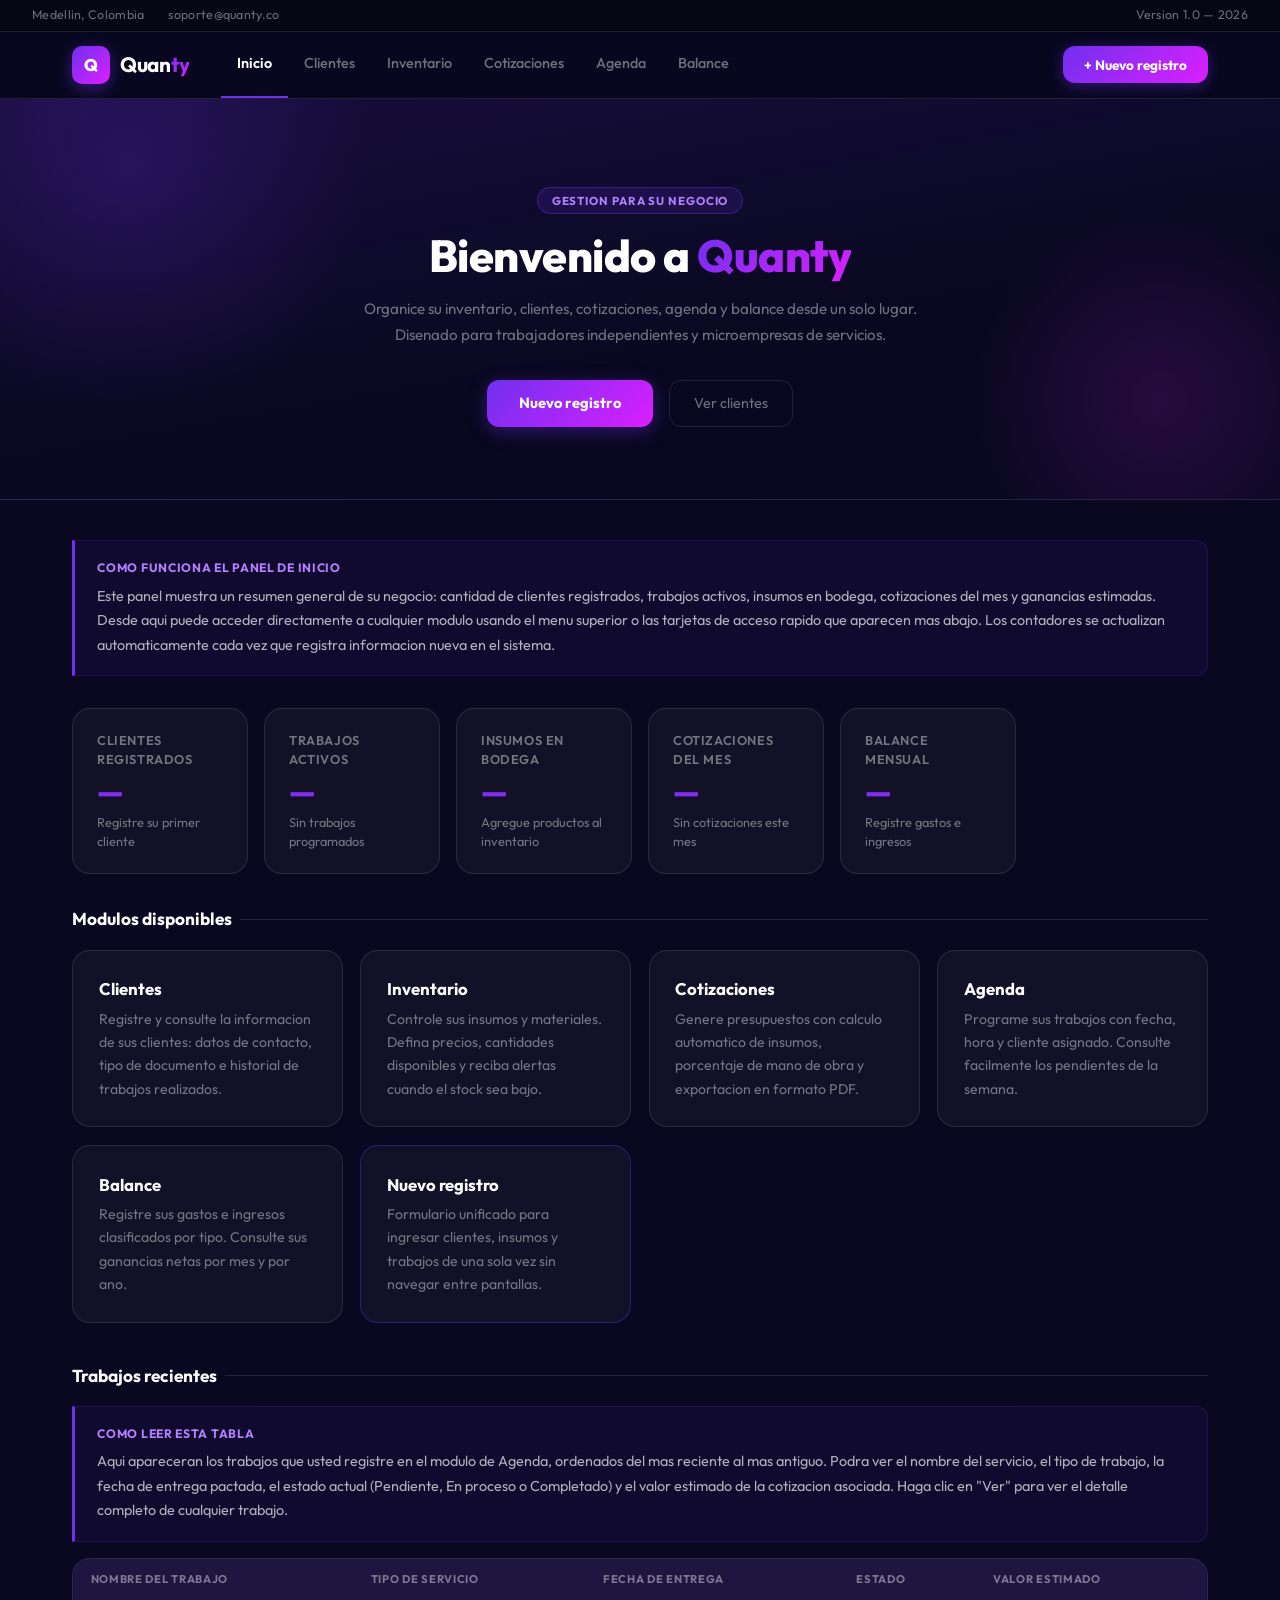
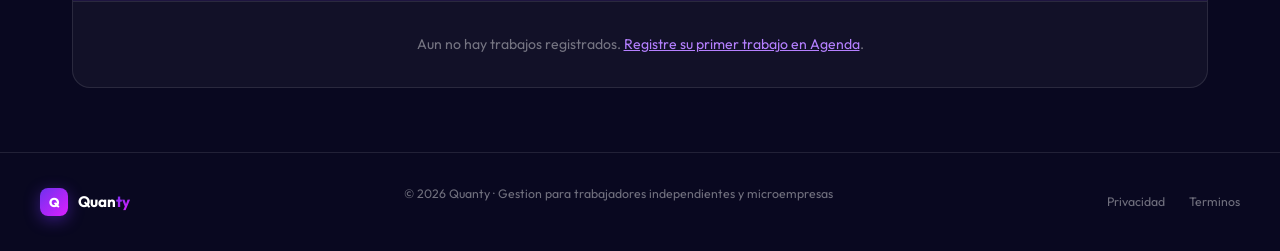
==== index.html @ ba36268d "Diseño inicial del proyecto" ====
<!-- Hecho por: Daniela Montoya, Valentina Pérez e Isabella Aristizabals -->

<!DOCTYPE html>
<html lang="es">
<head>
  <meta charset="UTF-8"/>
  <meta name="viewport" content="width=device-width,initial-scale=1.0"/>
  <title>Quanty – Inicio</title>
  <link href="https://cdn.jsdelivr.net/npm/bootstrap@5.3.3/dist/css/bootstrap.min.css" rel="stylesheet"/>
  <link href="https://fonts.googleapis.com/css2?family=Outfit:wght@300;400;500;600;700;800&display=swap" rel="stylesheet"/>
  <link rel="stylesheet" href="css/styles.css"/>
</head>
<body>

  <!-- TOP BAR -->
  <div class="topbar">
    <div class="topbar__left">
      <span>Medellin, Colombia</span>
      <span>soporte@quanty.co</span>
    </div>
    <div class="topbar__right">
      <span style="color:var(--muted);">Version 1.0 — 2026</span>
    </div>
  </div>

  <!-- HEADER -->
  <header class="q-header">
    <div class="q-header__inner">
      <a href="index.html" class="brand">
        <div class="brand__icon">Q</div>
        <span class="brand__name">Quan<span>ty</span></span>
      </a>
      <nav class="q-nav">
        <a href="index.html"        class="q-nav__link active">Inicio</a>
        <a href="clientes.html"     class="q-nav__link">Clientes</a>
        <a href="inventario.html"   class="q-nav__link">Inventario</a>
        <a href="cotizaciones.html" class="q-nav__link">Cotizaciones</a>
        <a href="agenda.html"       class="q-nav__link">Agenda</a>
        <a href="balance.html"      class="q-nav__link">Balance</a>
      </nav>
      <a href="formulario.html" class="btn-nav-cta">+ Nuevo registro</a>
      <div class="hamburger" id="hamburger">
        <span></span><span></span><span></span>
      </div>
    </div>
    <nav class="mobile-nav" id="mobileNav">
      <a href="index.html" class="active">Inicio</a>
      <a href="clientes.html">Clientes</a>
      <a href="inventario.html">Inventario</a>
      <a href="cotizaciones.html">Cotizaciones</a>
      <a href="agenda.html">Agenda</a>
      <a href="balance.html">Balance</a>
      <a href="formulario.html">Nuevo registro</a>
    </nav>
  </header>

  <!-- HERO -->
  <section class="page-hero" style="padding:5.5rem 2rem 4.5rem;">
    <div class="page-hero__blob page-hero__blob--l"></div>
    <div class="page-hero__blob page-hero__blob--r"></div>
    <div class="page-hero__inner" style="text-align:center;">
      <span class="page-hero__tag">Gestion para su negocio</span>
      <h1 class="page-hero__title" style="max-width:700px;margin:0 auto .9rem;">
        Bienvenido a <span class="grad-text">Quanty</span>
      </h1>
      <p class="page-hero__sub" style="max-width:600px;margin:0 auto 2rem;">
        Organice su inventario, clientes, cotizaciones, agenda y balance desde un solo lugar.
        Disenado para trabajadores independientes y microempresas de servicios.
      </p>
      <div style="display:flex;gap:1rem;justify-content:center;flex-wrap:wrap;">
        <a href="formulario.html" class="btn-primary">Nuevo registro</a>
        <a href="clientes.html"   class="btn-secondary">Ver clientes</a>
      </div>
    </div>
  </section>

  <!-- MAIN -->
  <main class="page-main">

    <!-- Explicacion -->
    <div class="section-info" style="margin-bottom:2rem;">
      <div class="section-info__title">Como funciona el panel de inicio</div>
      <div class="section-info__text">
        Este panel muestra un resumen general de su negocio: cantidad de clientes registrados, trabajos activos,
        insumos en bodega, cotizaciones del mes y ganancias estimadas. Desde aqui puede acceder directamente
        a cualquier modulo usando el menu superior o las tarjetas de acceso rapido que aparecen mas abajo.
        Los contadores se actualizan automaticamente cada vez que registra informacion nueva en el sistema.
      </div>
    </div>

    <!-- Stats -->
    <div class="stats-grid">
      <div class="stat-card">
        <span class="stat-card__label">Clientes registrados</span>
        <span class="stat-card__value grad-text">—</span>
        <span class="stat-card__sub">Registre su primer cliente</span>
      </div>
      <div class="stat-card">
        <span class="stat-card__label">Trabajos activos</span>
        <span class="stat-card__value grad-text">—</span>
        <span class="stat-card__sub">Sin trabajos programados</span>
      </div>
      <div class="stat-card">
        <span class="stat-card__label">Insumos en bodega</span>
        <span class="stat-card__value grad-text">—</span>
        <span class="stat-card__sub">Agregue productos al inventario</span>
      </div>
      <div class="stat-card">
        <span class="stat-card__label">Cotizaciones del mes</span>
        <span class="stat-card__value grad-text">—</span>
        <span class="stat-card__sub">Sin cotizaciones este mes</span>
      </div>
      <div class="stat-card">
        <span class="stat-card__label">Balance mensual</span>
        <span class="stat-card__value grad-text">—</span>
        <span class="stat-card__sub">Registre gastos e ingresos</span>
      </div>
    </div>

    <!-- Acceso rapido -->
    <p class="sec-title">Modulos disponibles</p>
    <div class="cards-grid" style="margin-bottom:2.5rem;">
      <a href="clientes.html" class="card" style="text-decoration:none;color:inherit;">
        <div class="card__title">Clientes</div>
        <div class="card__desc">Registre y consulte la informacion de sus clientes: datos de contacto, tipo de documento e historial de trabajos realizados.</div>
      </a>
      <a href="inventario.html" class="card" style="text-decoration:none;color:inherit;">
        <div class="card__title">Inventario</div>
        <div class="card__desc">Controle sus insumos y materiales. Defina precios, cantidades disponibles y reciba alertas cuando el stock sea bajo.</div>
      </a>
      <a href="cotizaciones.html" class="card" style="text-decoration:none;color:inherit;">
        <div class="card__title">Cotizaciones</div>
        <div class="card__desc">Genere presupuestos con calculo automatico de insumos, porcentaje de mano de obra y exportacion en formato PDF.</div>
      </a>
      <a href="agenda.html" class="card" style="text-decoration:none;color:inherit;">
        <div class="card__title">Agenda</div>
        <div class="card__desc">Programe sus trabajos con fecha, hora y cliente asignado. Consulte facilmente los pendientes de la semana.</div>
      </a>
      <a href="balance.html" class="card" style="text-decoration:none;color:inherit;">
        <div class="card__title">Balance</div>
        <div class="card__desc">Registre sus gastos e ingresos clasificados por tipo. Consulte sus ganancias netas por mes y por ano.</div>
      </a>
      <a href="formulario.html" class="card" style="text-decoration:none;color:inherit;border-color:rgba(112,48,239,.35);">
        <div class="card__title">Nuevo registro</div>
        <div class="card__desc">Formulario unificado para ingresar clientes, insumos y trabajos de una sola vez sin navegar entre pantallas.</div>
      </a>
    </div>

    <!-- Tabla trabajos recientes -->
    <p class="sec-title">Trabajos recientes</p>
    <div class="section-info" style="margin-bottom:1rem;">
      <div class="section-info__title">Como leer esta tabla</div>
      <div class="section-info__text">
        Aqui apareceran los trabajos que usted registre en el modulo de Agenda, ordenados del mas reciente al
        mas antiguo. Podra ver el nombre del servicio, el tipo de trabajo, la fecha de entrega pactada,
        el estado actual (Pendiente, En proceso o Completado) y el valor estimado de la cotizacion asociada.
        Haga clic en "Ver" para ver el detalle completo de cualquier trabajo.
      </div>
    </div>
    <div class="q-table-wrap">
      <table class="q-table">
        <thead>
          <tr>
            <th>Nombre del trabajo</th>
            <th>Tipo de servicio</th>
            <th>Fecha de entrega</th>
            <th>Estado</th>
            <th>Valor estimado</th>
          </tr>
        </thead>
        <tbody>
          <tr class="empty-row">
            <td colspan="5">
              Aun no hay trabajos registrados. <a href="agenda.html" style="color:#b580ff;">Registre su primer trabajo en Agenda</a>.
            </td>
          </tr>
        </tbody>
      </table>
    </div>

  </main>

  <!-- FOOTER -->
  <footer class="q-footer">
    <div class="q-footer__inner">
      <div style="display:flex;align-items:center;gap:10px;">
        <div class="brand__icon" style="width:28px;height:28px;font-size:.8rem;border-radius:8px;">Q</div>
        <span style="font-size:.95rem;font-weight:700;">Quan<span class="grad-text">ty</span></span>
      </div>
      <p class="q-footer__copy">© 2026 Quanty · Gestion para trabajadores independientes y microempresas</p>
      <div class="q-footer__links">
        <a href="#">Privacidad</a>
        <a href="#">Terminos</a>
      </div>
    </div>
  </footer>

  <script>
    document.getElementById('hamburger').addEventListener('click',()=>{
      document.getElementById('mobileNav').classList.toggle('open');
    });
  </script>
</body>
</html>
---- css/styles.css ----
/* ════════════════════════════════════════
   QUANTY · styles.css  — Paleta oficial
   #7030EF · #DB1FFF · #090820 · #FFFFFF
   ════════════════════════════════════════ */

:root {
  --violet:   #7030EF;
  --magenta:  #DB1FFF;
  --dark:     #090820;
  --darker:   #060614;
  --card:     rgba(255,255,255,0.04);
  --border:   rgba(255,255,255,0.10);
  --input-bg: rgba(255,255,255,0.06);
  --muted:    rgba(255,255,255,0.42);
  --text:     #FFFFFF;
  --grad:     linear-gradient(135deg,#7030EF 0%,#DB1FFF 100%);
  --r:        12px;
  --r-card:   18px;
}

*,*::before,*::after{box-sizing:border-box;margin:0;padding:0;}

body{
  font-family:'Outfit',sans-serif;
  background:var(--dark);
  color:var(--text);
  min-height:100vh;
  overflow-x:hidden;
}

/* ── Utility ── */
.grad-text{
  background:var(--grad);
  -webkit-background-clip:text;
  -webkit-text-fill-color:transparent;
  background-clip:text;
}
.grad-bg{ background:var(--grad); }

/* ════════════════════════════════════
   TOP BAR
   ════════════════════════════════════ */
.topbar{
  background:var(--darker);
  border-bottom:1px solid var(--border);
  padding:0.38rem 2rem;
  display:flex;
  align-items:center;
  justify-content:space-between;
  font-size:0.78rem;
  color:var(--muted);
  letter-spacing:0.3px;
}
.topbar__left{ display:flex; gap:1.5rem; align-items:center; }
.topbar__right{ display:flex; gap:1rem; }
.topbar a{ color:var(--muted); text-decoration:none; transition:color .2s; }
.topbar a:hover{ color:#c090ff; }

/* ════════════════════════════════════
   HEADER / NAV PRINCIPAL
   ════════════════════════════════════ */
.q-header{
  position:sticky;
  top:0;
  z-index:200;
  background:rgba(9,8,32,0.93);
  backdrop-filter:blur(20px);
  -webkit-backdrop-filter:blur(20px);
  border-bottom:1px solid var(--border);
}

.q-header__inner{
  max-width:1200px;
  margin:0 auto;
  padding:0 2rem;
  display:flex;
  align-items:center;
  gap:2rem;
  height:66px;
}

/* Brand */
.brand{
  display:flex; align-items:center; gap:10px;
  text-decoration:none; flex-shrink:0;
}
.brand__icon{
  width:38px;height:38px; border-radius:10px;
  background:var(--grad);
  display:flex;align-items:center;justify-content:center;
  font-size:1.05rem;font-weight:800;color:#fff;
  box-shadow:0 4px 16px rgba(112,48,239,.45);
}
.brand__name{
  font-size:1.3rem;font-weight:700;
  color:var(--text);letter-spacing:-.3px;
}
.brand__name span{
  background:var(--grad);
  -webkit-background-clip:text;
  -webkit-text-fill-color:transparent;
  background-clip:text;
}

/* Nav links */
.q-nav{
  display:flex; align-items:center;
  gap:0; flex:1; height:100%;
}
.q-nav__link{
  display:flex; align-items:center; gap:6px;
  padding:0 1rem; height:100%;
  color:var(--muted); text-decoration:none;
  font-size:0.88rem; font-weight:500;
  border-bottom:2px solid transparent;
  transition:color .2s, border-color .2s;
  white-space:nowrap;
}
.q-nav__link:hover{ color:var(--text); border-bottom-color:rgba(112,48,239,.5); }
.q-nav__link.active{ color:var(--text); border-bottom-color:var(--violet); font-weight:600; }

/* CTA button */
.btn-nav-cta{
  margin-left:auto;
  background:var(--grad); color:#fff;
  border:none; border-radius:var(--r);
  padding:0.52rem 1.3rem;
  font-family:'Outfit',sans-serif; font-size:0.85rem; font-weight:700;
  cursor:pointer; text-decoration:none;
  transition:transform .15s, box-shadow .2s;
  box-shadow:0 3px 14px rgba(112,48,239,.4);
  white-space:nowrap;
}
.btn-nav-cta:hover{ color:#fff; transform:translateY(-1px); box-shadow:0 6px 20px rgba(112,48,239,.55); }

/* Hamburger */
.hamburger{
  display:none; flex-direction:column;
  gap:5px; cursor:pointer; margin-left:auto; padding:4px;
}
.hamburger span{ display:block;width:24px;height:2px;background:var(--muted);border-radius:2px;transition:all .3s; }

/* Mobile drawer */
.mobile-nav{
  display:none; flex-direction:column;
  background:rgba(9,8,32,.97);
  border-top:1px solid var(--border);
  padding:1.2rem 1.5rem 1.5rem; gap:2px;
}
.mobile-nav.open{ display:flex; }
.mobile-nav a{
  color:var(--muted); text-decoration:none;
  font-size:0.95rem; font-weight:500;
  padding:0.7rem 0.75rem;
  border-bottom:1px solid rgba(255,255,255,.05);
  border-radius:8px;
  transition:color .2s, background .2s;
}
.mobile-nav a:hover,.mobile-nav a.active{
  color:var(--text);
  background:rgba(112,48,239,.12);
}

/* ════════════════════════════════════
   PAGE HERO
   ════════════════════════════════════ */
.page-hero{
  position:relative; padding:4rem 2rem 3.5rem;
  overflow:hidden;
  background:linear-gradient(170deg,rgba(112,48,239,.14) 0%,transparent 60%);
  border-bottom:1px solid var(--border);
}
.page-hero__blob{
  position:absolute; border-radius:50%;
  pointer-events:none;
  animation:blobDrift 14s ease-in-out infinite alternate;
}
.page-hero__blob--l{
  width:500px;height:500px;
  background:radial-gradient(circle,rgba(112,48,239,.2) 0%,transparent 68%);
  top:-180px;left:-120px;
}
.page-hero__blob--r{
  width:400px;height:400px;
  background:radial-gradient(circle,rgba(219,31,255,.14) 0%,transparent 68%);
  bottom:-100px;right:-80px;
  animation-direction:alternate-reverse; animation-duration:11s;
}
@keyframes blobDrift{
  from{transform:translate(0,0) scale(1);}
  to{transform:translate(28px,18px) scale(1.08);}
}
.page-hero__inner{
  max-width:1200px; margin:0 auto;
  position:relative;z-index:1;
}
.page-hero__tag{
  display:inline-block; font-size:.72rem;font-weight:700;
  text-transform:uppercase;letter-spacing:.9px; color:#b580ff;
  background:rgba(112,48,239,.15); border:1px solid rgba(112,48,239,.35);
  border-radius:20px;padding:4px 14px; margin-bottom:1rem;
}
.page-hero__title{
  font-size:clamp(1.8rem,4vw,2.8rem); font-weight:800;
  letter-spacing:-.5px; line-height:1.15; margin-bottom:.75rem;
}
.page-hero__sub{ font-size:.95rem;color:var(--muted);max-width:560px;line-height:1.7; }

/* ════════════════════════════════════
   MAIN WRAPPER
   ════════════════════════════════════ */
.page-main{
  max-width:1200px; margin:0 auto;
  padding:2.5rem 2rem 4rem;
}

/* ════════════════════════════════════
   CARDS
   ════════════════════════════════════ */
.card{
  background:var(--card); border:1px solid var(--border);
  border-radius:var(--r-card); padding:1.6rem;
  transition:border-color .25s, transform .2s;
}
.card:hover{ border-color:rgba(112,48,239,.35); transform:translateY(-2px); }
.card__icon{ font-size:1.6rem;margin-bottom:.75rem;display:block; }
.card__title{ font-size:1rem;font-weight:700;margin-bottom:.4rem; }
.card__desc{ font-size:.85rem;color:var(--muted);line-height:1.65; }

.cards-grid{
  display:grid;
  grid-template-columns:repeat(auto-fill,minmax(220px,1fr));
  gap:1.1rem;
}

/* ════════════════════════════════════
   STAT CARDS
   ════════════════════════════════════ */
.stat-card{
  background:var(--card); border:1px solid var(--border);
  border-radius:var(--r-card); padding:1.4rem 1.5rem;
  display:flex;flex-direction:column;gap:.4rem;
}
.stat-card__label{ font-size:.76rem;font-weight:600;text-transform:uppercase;letter-spacing:.6px;color:var(--muted); }
.stat-card__value{ font-size:1.9rem;font-weight:800;letter-spacing:-.5px;line-height:1; }
.stat-card__sub{ font-size:.76rem;color:var(--muted); }
.stats-grid{
  display:grid;
  grid-template-columns:repeat(auto-fill,minmax(170px,1fr));
  gap:1rem; margin-bottom:2rem;
}

/* ════════════════════════════════════
   SECTION HEADING
   ════════════════════════════════════ */
.sec-title{
  font-size:1.08rem;font-weight:700;
  margin-bottom:1.1rem;
  display:flex;align-items:center;gap:8px;
}
.sec-title::after{ content:'';flex:1;height:1px;background:var(--border); }

/* ════════════════════════════════════
   FORM ELEMENTS  (sin alteraciones)
   ════════════════════════════════════ */
.form-section{
  background:var(--card); border:1px solid var(--border);
  border-radius:var(--r-card); padding:1.75rem;
  margin-bottom:1.25rem;
}
.form-section-heading{
  display:flex;align-items:center;gap:10px;
  margin-bottom:1.35rem; padding-bottom:.85rem;
  border-bottom:1px solid var(--border);
}
.fs-icon{
  width:30px;height:30px;border-radius:8px;
  background:rgba(112,48,239,.18);
  display:flex;align-items:center;justify-content:center;
  font-size:.9rem;flex-shrink:0;
}
.form-section-heading h3{ font-size:.85rem;font-weight:700;text-transform:uppercase;letter-spacing:.7px;margin:0; }
.form-section-heading .f-count{
  margin-left:auto;font-size:.68rem;font-weight:600;
  color:var(--muted);background:rgba(255,255,255,.06);
  border:1px solid var(--border);border-radius:20px;padding:2px 9px;
}
.form-grid{ display:grid;grid-template-columns:1fr 1fr;gap:1rem 1.25rem; }
.form-grid .span-2{ grid-column:span 2; }
.form-label{ display:block;font-size:.76rem;font-weight:600;text-transform:uppercase;letter-spacing:.65px;color:var(--muted);margin-bottom:6px; }
.form-control,
.form-select,
textarea.form-control{
  width:100%;background:var(--input-bg);
  border:1px solid var(--border);
  border-radius:var(--r);color:var(--text);
  font-family:'Outfit',sans-serif;font-size:.9rem;
  padding:.68rem .95rem;
  transition:border-color .2s,box-shadow .2s,background .2s;
  appearance:none;-webkit-appearance:none;
}
.form-control::placeholder{ color:rgba(255,255,255,.22); }
.form-control:focus,
.form-select:focus,
textarea.form-control:focus{
  outline:none; background:rgba(112,48,239,.09);
  border-color:var(--violet); box-shadow:0 0 0 3px rgba(112,48,239,.18);
  color:var(--text);
}
.form-control[readonly]{ opacity:.55;cursor:not-allowed; }
textarea.form-control{ resize:vertical;min-height:82px; }
.form-select{
  background-image:url("data:image/svg+xml,%3Csvg xmlns='http://www.w3.org/2000/svg' width='10' height='6'%3E%3Cpath fill='none' stroke='%23ffffff44' stroke-width='1.5' d='M1 1l4 4 4-4'/%3E%3C/svg%3E");
  background-repeat:no-repeat;background-position:right .9rem center;
  padding-right:2.2rem;cursor:pointer;
}
.form-select option{ background:#14103a;color:#fff; }
.input-wrap{ position:relative; }
.input-wrap .i-icon{
  position:absolute;left:.85rem;top:50%;
  transform:translateY(-50%);
  color:var(--muted);font-size:.8rem;pointer-events:none;
}
.input-wrap .form-control{ padding-left:2.1rem; }

/* Toggle */
.toggle-row{
  display:flex;align-items:center;justify-content:space-between;
  background:var(--input-bg);border:1px solid var(--border);
  border-radius:var(--r);padding:.6rem .95rem;min-height:44px;
}
.toggle-row span{ font-size:.87rem;color:rgba(255,255,255,.7); }
.toggle-sw{ position:relative;width:42px;height:24px;flex-shrink:0; }
.toggle-sw input{ opacity:0;width:0;height:0; }
.toggle-sw .sl{
  position:absolute;inset:0;background:rgba(255,255,255,.12);
  border-radius:24px;cursor:pointer;transition:background .25s;
}
.toggle-sw .sl::before{
  content:'';position:absolute;width:16px;height:16px;
  border-radius:50%;background:#fff;left:4px;top:4px;transition:transform .25s;
}
.toggle-sw input:checked+.sl{ background:var(--violet); }
.toggle-sw input:checked+.sl::before{ transform:translateX(18px); }

/* Submit row */
.submit-row{
  display:flex;justify-content:flex-end;
  gap:.75rem;margin-top:1.75rem;flex-wrap:wrap;
}
.btn-primary{
  background:var(--grad);color:#fff;
  font-family:'Outfit',sans-serif;font-weight:700;
  font-size:.92rem;border:none;border-radius:var(--r);
  padding:.78rem 2rem;cursor:pointer;
  box-shadow:0 4px 18px rgba(112,48,239,.38);
  transition:transform .15s,box-shadow .2s;
  position:relative;overflow:hidden;
  text-decoration:none;display:inline-block;
}
.btn-primary::after{
  content:'';position:absolute;inset:0;
  background:linear-gradient(135deg,rgba(255,255,255,.13) 0%,transparent 55%);
  opacity:0;transition:opacity .2s;
}
.btn-primary:hover{ transform:translateY(-2px);box-shadow:0 7px 24px rgba(112,48,239,.52);color:#fff; }
.btn-primary:hover::after{ opacity:1; }
.btn-secondary{
  background:transparent;border:1px solid var(--border);
  border-radius:var(--r);color:var(--muted);
  font-family:'Outfit',sans-serif;font-size:.9rem;
  padding:.75rem 1.5rem;cursor:pointer;
  transition:border-color .2s,color .2s;
  text-decoration:none;display:inline-block;
}
.btn-secondary:hover{ border-color:rgba(255,255,255,.3);color:#fff; }

/* ════════════════════════════════════
   TABLE
   ════════════════════════════════════ */
.q-table-wrap{
  background:var(--card);border:1px solid var(--border);
  border-radius:var(--r-card);overflow:hidden;
}
.q-table{ width:100%;border-collapse:collapse;font-size:.86rem; }
.q-table thead tr{ background:rgba(112,48,239,.12);border-bottom:1px solid var(--border); }
.q-table th{ padding:.8rem 1.1rem;font-size:.7rem;font-weight:700;text-transform:uppercase;letter-spacing:.7px;color:var(--muted);text-align:left; }
.q-table td{ padding:.8rem 1.1rem;border-bottom:1px solid rgba(255,255,255,.05);color:rgba(255,255,255,.82);vertical-align:middle; }
.q-table tbody tr:last-child td{ border-bottom:none; }
.q-table tbody tr:hover td{ background:rgba(112,48,239,.06); }

/* Badges */
.badge{ display:inline-block;font-size:.67rem;font-weight:700;text-transform:uppercase;letter-spacing:.4px;border-radius:20px;padding:3px 10px; }
.badge--green{ background:rgba(0,200,100,.15);color:#00e087;border:1px solid rgba(0,200,100,.25); }
.badge--yellow{ background:rgba(240,170,0,.12);color:#f0aa00;border:1px solid rgba(240,170,0,.25); }
.badge--red{ background:rgba(248,81,73,.12);color:#f85149;border:1px solid rgba(248,81,73,.25); }
.badge--violet{ background:rgba(112,48,239,.15);color:#b580ff;border:1px solid rgba(112,48,239,.3); }

/* ════════════════════════════════════
   TOAST
   ════════════════════════════════════ */
.toast{
  position:fixed;bottom:2rem;left:50%;
  transform:translateX(-50%) translateY(80px);
  background:var(--grad);color:#fff;
  font-size:.87rem;font-weight:700;
  padding:.72rem 1.8rem;border-radius:50px;
  box-shadow:0 8px 28px rgba(112,48,239,.45);
  z-index:999;opacity:0;
  transition:transform .4s cubic-bezier(.22,1,.36,1),opacity .3s;
  white-space:nowrap;
}
.toast.show{ transform:translateX(-50%) translateY(0);opacity:1; }

/* ════════════════════════════════════
   FOOTER
   ════════════════════════════════════ */
.q-footer{ border-top:1px solid var(--border);padding:2rem;margin-top:auto; }
.q-footer__inner{
  max-width:1200px;margin:0 auto;
  display:flex;align-items:center;
  justify-content:space-between;flex-wrap:wrap;gap:.75rem;
}
.q-footer__copy{ font-size:.77rem;color:var(--muted); }
.q-footer__links{ display:flex;gap:1.5rem; }
.q-footer__links a{ font-size:.77rem;color:var(--muted);text-decoration:none; }
.q-footer__links a:hover{ color:#c090ff; }

/* ════════════════════════════════════
   EXPLICACION DE SECCION  (nueva)
   ════════════════════════════════════ */
.section-info{
  background:rgba(112,48,239,.07);
  border:1px solid rgba(112,48,239,.2);
  border-left:3px solid var(--violet);
  border-radius:0 var(--r) var(--r) 0;
  padding:1.1rem 1.4rem;
  margin-bottom:1.75rem;
}
.section-info__title{
  font-size:.76rem;font-weight:700;
  text-transform:uppercase;letter-spacing:.7px;
  color:#b580ff;margin-bottom:.4rem;
}
.section-info__text{
  font-size:.9rem;color:rgba(255,255,255,.68);
  line-height:1.7;
}

/* ════════════════════════════════════
   SUBIDA DE IMAGEN / CARRUSEL  (nueva)
   ════════════════════════════════════ */
.upload-zone{
  border:2px dashed rgba(112,48,239,.4);
  border-radius:var(--r-card);
  background:rgba(112,48,239,.05);
  padding:2.5rem 1.5rem;
  text-align:center;
  cursor:pointer;
  transition:border-color .25s,background .25s;
  position:relative;
}
.upload-zone:hover,
.upload-zone.drag-over{
  border-color:var(--violet);
  background:rgba(112,48,239,.1);
}
.upload-zone input[type="file"]{
  position:absolute;inset:0;opacity:0;cursor:pointer;width:100%;height:100%;
}
.upload-zone__icon{
  width:52px;height:52px;border-radius:14px;
  background:rgba(112,48,239,.2);
  display:flex;align-items:center;justify-content:center;
  margin:0 auto 1rem;
}
.upload-zone__icon svg{ width:26px;height:26px;stroke:#b580ff;fill:none;stroke-width:1.8; }
.upload-zone__title{ font-size:1rem;font-weight:700;margin-bottom:.35rem; }
.upload-zone__sub{ font-size:.82rem;color:var(--muted);line-height:1.6; }
.upload-zone__btn{
  display:inline-block;margin-top:1rem;
  background:var(--grad);color:#fff;
  font-size:.82rem;font-weight:700;
  border-radius:8px;padding:.5rem 1.3rem;
  pointer-events:none;
}

/* Carrusel de previsualizacion */
.carousel-wrap{
  position:relative;
  overflow:hidden;
  border-radius:var(--r-card);
  border:1px solid var(--border);
  background:var(--card);
}
.carousel-track{
  display:flex;transition:transform .4s cubic-bezier(.22,1,.36,1);
}
.carousel-slide{
  min-width:100%;
  aspect-ratio:16/7;
  background:rgba(255,255,255,.04);
  display:flex;align-items:center;justify-content:center;
  font-size:.85rem;color:var(--muted);
  position:relative;overflow:hidden;
}
.carousel-slide img{
  width:100%;height:100%;object-fit:cover;
  border-radius:var(--r-card);
}
.carousel-slide .slide-placeholder{
  display:flex;flex-direction:column;align-items:center;gap:.5rem;
  color:var(--muted);
}
.carousel-slide .slide-placeholder svg{ width:36px;height:36px;stroke:var(--muted);fill:none;stroke-width:1.5; }
.carousel-btn{
  position:absolute;top:50%;transform:translateY(-50%);
  width:38px;height:38px;border-radius:50%;
  background:rgba(9,8,32,.8);border:1px solid var(--border);
  color:#fff;font-size:1rem;cursor:pointer;
  display:flex;align-items:center;justify-content:center;
  transition:background .2s,border-color .2s;z-index:2;
}
.carousel-btn:hover{ background:rgba(112,48,239,.6);border-color:var(--violet); }
.carousel-btn--prev{ left:12px; }
.carousel-btn--next{ right:12px; }
.carousel-dots{
  display:flex;justify-content:center;gap:6px;
  padding:.75rem 0 .25rem;
}
.carousel-dot{
  width:8px;height:8px;border-radius:50%;
  background:var(--border);cursor:pointer;
  transition:background .2s,transform .2s;
}
.carousel-dot.active{ background:var(--violet);transform:scale(1.3); }

/* Miniaturas de imagenes */
.thumb-grid{
  display:flex;flex-wrap:wrap;gap:.6rem;
  margin-top:1rem;
}
.thumb-item{
  width:72px;height:72px;border-radius:8px;
  overflow:hidden;border:2px solid var(--border);
  position:relative;cursor:pointer;
  transition:border-color .2s;
}
.thumb-item:hover{ border-color:var(--violet); }
.thumb-item img{ width:100%;height:100%;object-fit:cover; }
.thumb-item .thumb-del{
  position:absolute;top:2px;right:2px;
  width:18px;height:18px;border-radius:50%;
  background:rgba(248,81,73,.9);
  display:flex;align-items:center;justify-content:center;
  font-size:.6rem;font-weight:700;color:#fff;
  opacity:0;transition:opacity .2s;
}
.thumb-item:hover .thumb-del{ opacity:1; }

/* ════════════════════════════════════
   TABLA SIN DATOS PERSONALES  (nueva)
   ════════════════════════════════════ */
.empty-row td{
  text-align:center;padding:2rem;
  color:var(--muted);font-size:.88rem;
}

/* ════════════════════════════════════
   ACCESIBILIDAD — tamaños legibles
   ════════════════════════════════════ */
body{ font-size:16px; }
.q-nav__link{ font-size:.9rem; }
.form-label{ font-size:.78rem; }
.form-control,.form-select,textarea.form-control{ font-size:.95rem;padding:.72rem .95rem; }
.card__title{ font-size:1.05rem; }
.card__desc{ font-size:.88rem; }
.stat-card__label{ font-size:.8rem; }
.stat-card__sub{ font-size:.8rem; }

/* ════════════════════════════════════
   RESPONSIVE
   ════════════════════════════════════ */
@media(max-width:900px){
  .q-nav{ display:none; }
  .btn-nav-cta{ display:none; }
  .hamburger{ display:flex; }
  .topbar{ display:none; }
}
@media(max-width:640px){
  .form-grid{ grid-template-columns:1fr; }
  .form-grid .span-2{ grid-column:span 1; }
  .page-main{ padding:1.5rem 1rem 3rem; }
  .stats-grid{ grid-template-columns:1fr 1fr; }
  .cards-grid{ grid-template-columns:1fr 1fr; }
  .submit-row{ flex-direction:column; }
  .btn-primary,.btn-secondary{ width:100%;text-align:center; }
  .q-footer__inner{ flex-direction:column;text-align:center; }
}
@media(max-width:400px){
  .stats-grid{ grid-template-columns:1fr; }
  .cards-grid{ grid-template-columns:1fr; }
}
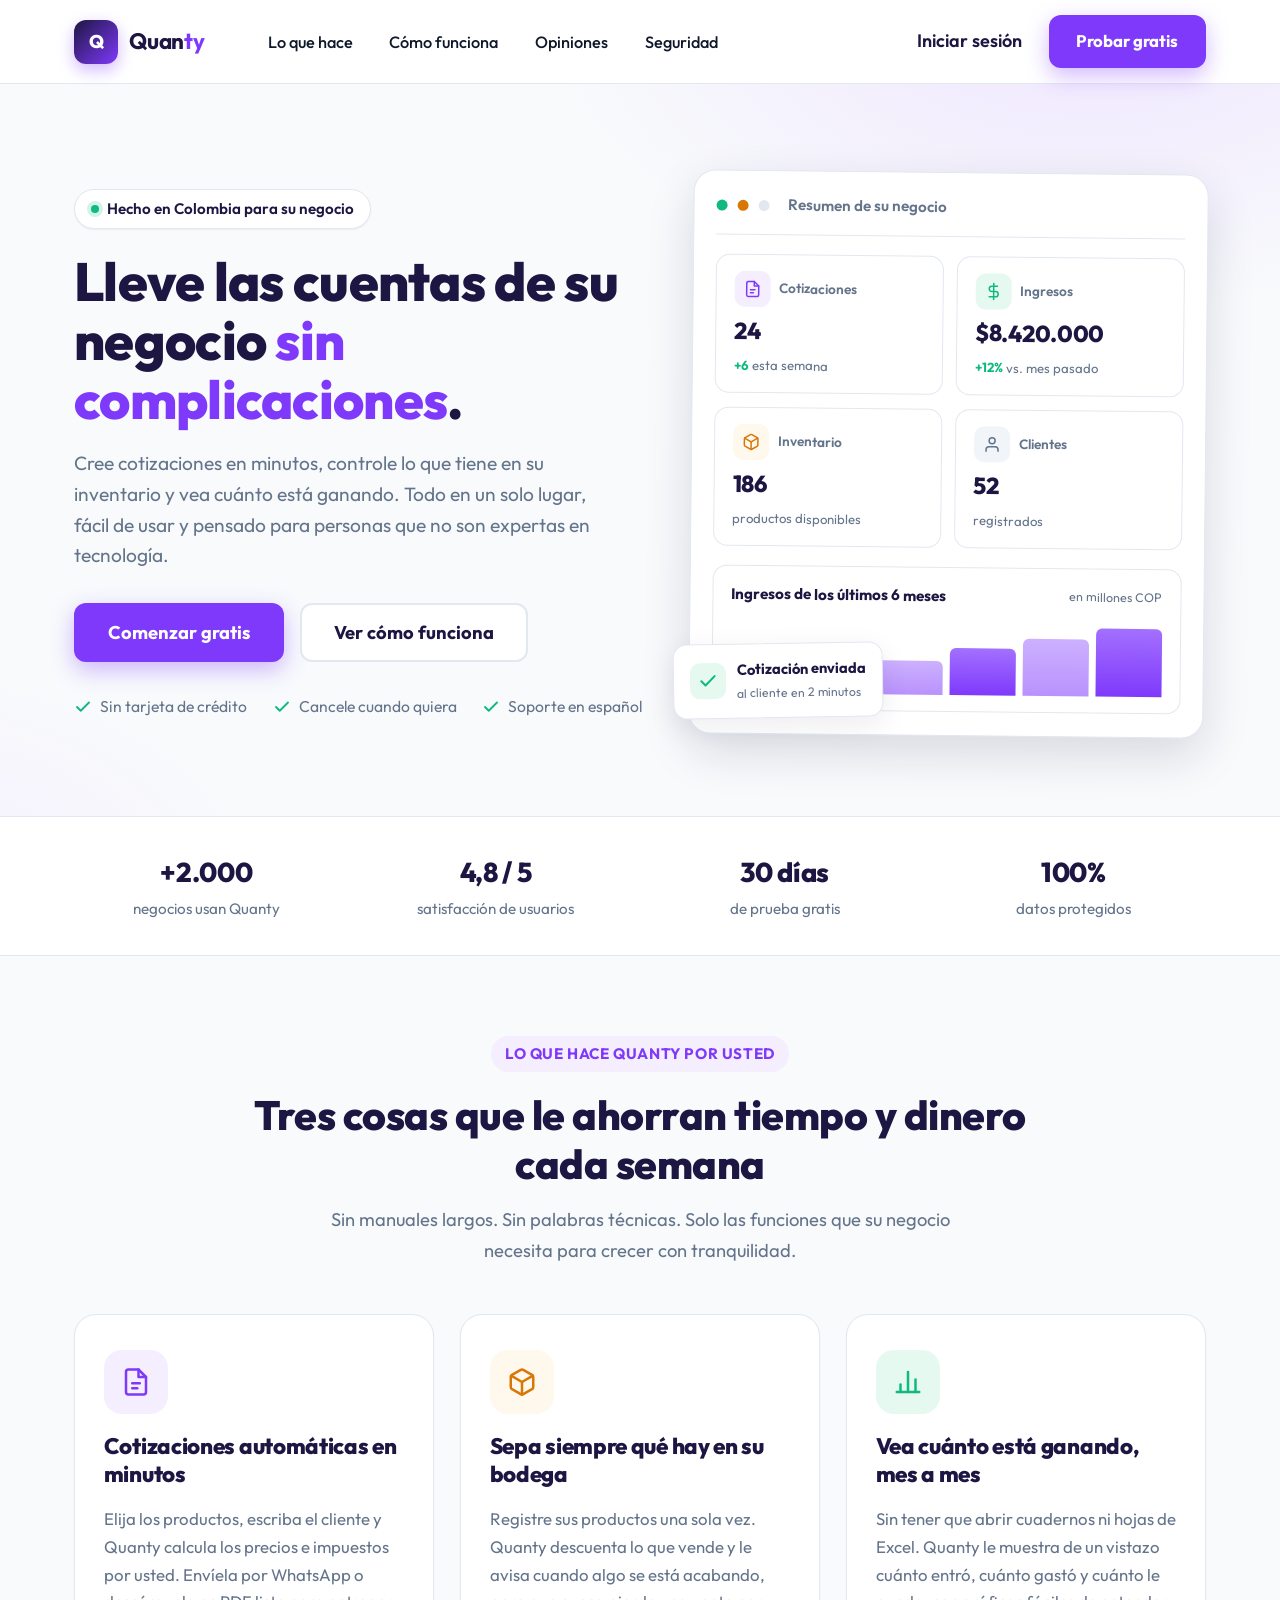
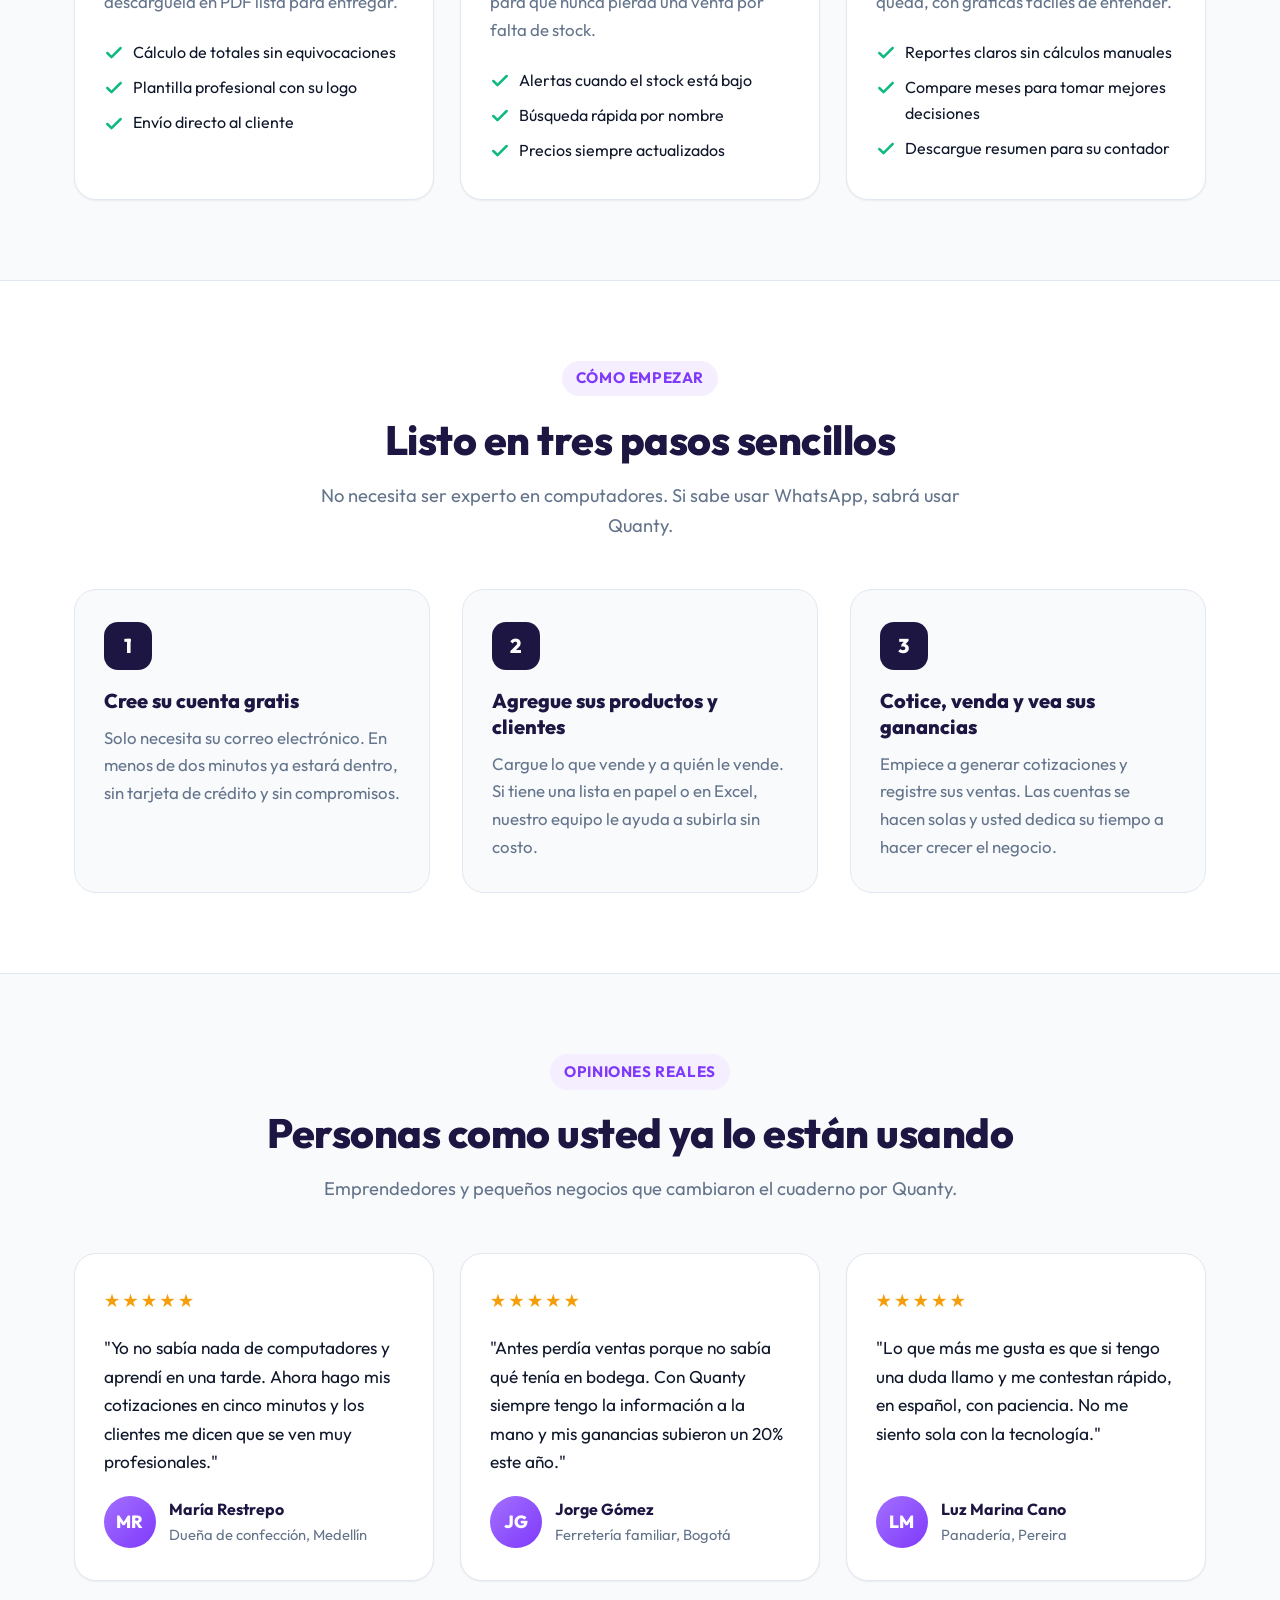
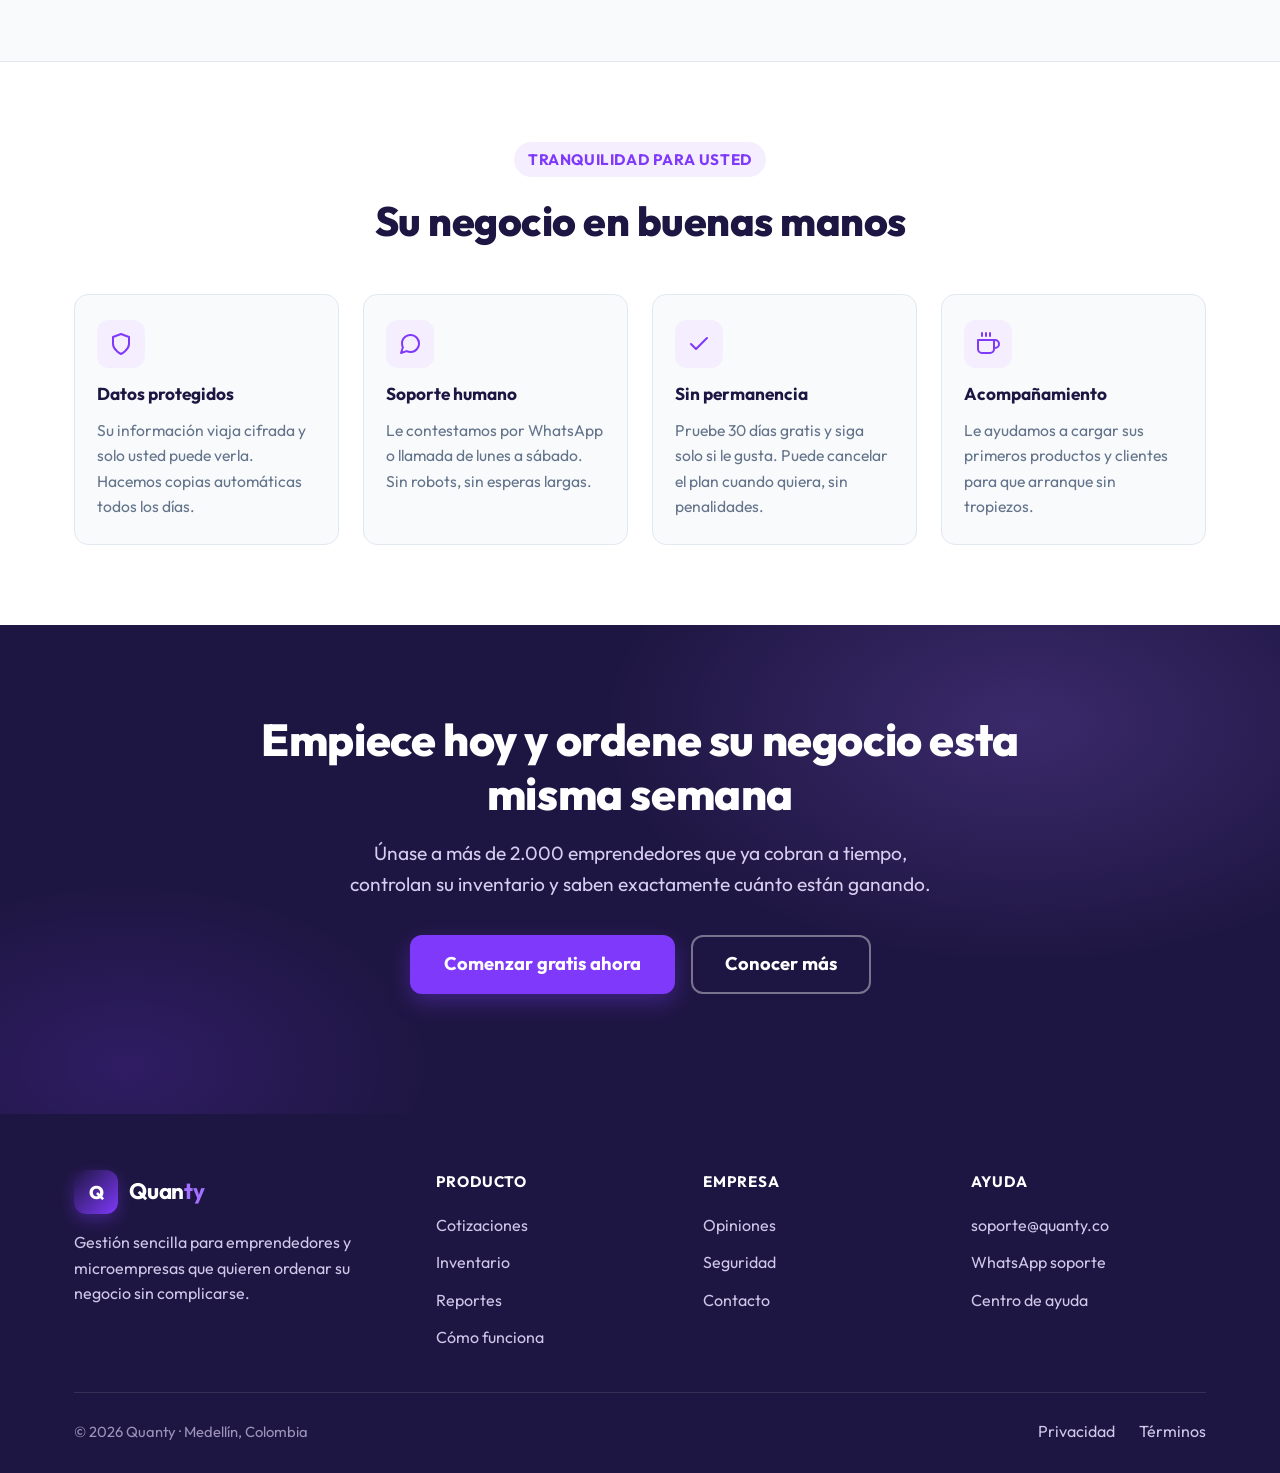
==== commit b5eef439: "Landing page Quanty" ====
--- a/index.html
+++ b/index.html
@@ -1,204 +1,857 @@
-<!-- Hecho por: Daniela Montoya, Valentina Pérez e Isabella Aristizabals -->
-
-<!DOCTYPE html>
+<!-- Hecho por: Daniela Montoya, Valentina Pérez e Isabella Aristizabal -->
+<!doctype html>
 <html lang="es">
-<head>
-  <meta charset="UTF-8"/>
-  <meta name="viewport" content="width=device-width,initial-scale=1.0"/>
-  <title>Quanty – Inicio</title>
-  <link href="https://cdn.jsdelivr.net/npm/bootstrap@5.3.3/dist/css/bootstrap.min.css" rel="stylesheet"/>
-  <link href="https://fonts.googleapis.com/css2?family=Outfit:wght@300;400;500;600;700;800&display=swap" rel="stylesheet"/>
-  <link rel="stylesheet" href="css/styles.css"/>
-</head>
-<body>
-
-  <!-- TOP BAR -->
-  <div class="topbar">
-    <div class="topbar__left">
-      <span>Medellin, Colombia</span>
-      <span>soporte@quanty.co</span>
-    </div>
-    <div class="topbar__right">
-      <span style="color:var(--muted);">Version 1.0 — 2026</span>
-    </div>
-  </div>
-
-  <!-- HEADER -->
-  <header class="q-header">
-    <div class="q-header__inner">
-      <a href="index.html" class="brand">
-        <div class="brand__icon">Q</div>
-        <span class="brand__name">Quan<span>ty</span></span>
-      </a>
-      <nav class="q-nav">
-        <a href="index.html"        class="q-nav__link active">Inicio</a>
-        <a href="clientes.html"     class="q-nav__link">Clientes</a>
-        <a href="inventario.html"   class="q-nav__link">Inventario</a>
-        <a href="cotizaciones.html" class="q-nav__link">Cotizaciones</a>
-        <a href="agenda.html"       class="q-nav__link">Agenda</a>
-        <a href="balance.html"      class="q-nav__link">Balance</a>
-      </nav>
-      <a href="formulario.html" class="btn-nav-cta">+ Nuevo registro</a>
-      <div class="hamburger" id="hamburger">
-        <span></span><span></span><span></span>
+  <head>
+    <meta charset="UTF-8" />
+    <meta name="viewport" content="width=device-width,initial-scale=1.0" />
+    <title>Quanty — Lleve las cuentas de su negocio sin complicaciones</title>
+    <meta
+      name="description"
+      content="Quanty es la herramienta sencilla para emprendedores: cree cotizaciones automáticas, controle su inventario y vea sus ingresos en un solo lugar."
+    />
+    <link
+      href="https://fonts.googleapis.com/css2?family=Outfit:wght@400;500;600;700;800&display=swap"
+      rel="stylesheet"
+    />
+    <link rel="stylesheet" href="css/landing.css" />
+  </head>
+  <body>
+    <!--  HEADER  -->
+    <header class="site-header">
+      <div class="site-header__inner">
+        <a href="index.html" class="brand" aria-label="Quanty inicio">
+          <div class="brand__mark">Q</div>
+          <span class="brand__name">Quan<span>ty</span></span>
+        </a>
+
+        <nav class="site-nav" id="siteNav" aria-label="Menú principal">
+          <a href="#beneficios">Lo que hace</a>
+          <a href="#como-funciona">Cómo funciona</a>
+          <a href="#testimonios">Opiniones</a>
+          <a href="#seguridad">Seguridad</a>
+        </nav>
+
+        <div class="site-header__cta">
+          <a
+            href="https://quanty-oficial.vercel.app/auth?redirect=%2Fauth&mode=login"
+            class="link-login"
+            >Iniciar sesión</a
+          >
+          <a
+            href="https://quanty-oficial.vercel.app/auth?redirect=%2Fauth&mode=login"
+            class="btn btn--primary"
+            >Probar gratis</a
+          >
+        </div>
+
+        <button
+          class="menu-toggle"
+          id="menuToggle"
+          aria-label="Abrir menú"
+          aria-expanded="false"
+        >
+          <span></span><span></span><span></span>
+        </button>
       </div>
-    </div>
-    <nav class="mobile-nav" id="mobileNav">
-      <a href="index.html" class="active">Inicio</a>
-      <a href="clientes.html">Clientes</a>
-      <a href="inventario.html">Inventario</a>
-      <a href="cotizaciones.html">Cotizaciones</a>
-      <a href="agenda.html">Agenda</a>
-      <a href="balance.html">Balance</a>
-      <a href="formulario.html">Nuevo registro</a>
-    </nav>
-  </header>
-
-  <!-- HERO -->
-  <section class="page-hero" style="padding:5.5rem 2rem 4.5rem;">
-    <div class="page-hero__blob page-hero__blob--l"></div>
-    <div class="page-hero__blob page-hero__blob--r"></div>
-    <div class="page-hero__inner" style="text-align:center;">
-      <span class="page-hero__tag">Gestion para su negocio</span>
-      <h1 class="page-hero__title" style="max-width:700px;margin:0 auto .9rem;">
-        Bienvenido a <span class="grad-text">Quanty</span>
-      </h1>
-      <p class="page-hero__sub" style="max-width:600px;margin:0 auto 2rem;">
-        Organice su inventario, clientes, cotizaciones, agenda y balance desde un solo lugar.
-        Disenado para trabajadores independientes y microempresas de servicios.
-      </p>
-      <div style="display:flex;gap:1rem;justify-content:center;flex-wrap:wrap;">
-        <a href="formulario.html" class="btn-primary">Nuevo registro</a>
-        <a href="clientes.html"   class="btn-secondary">Ver clientes</a>
+    </header>
+
+    <!--  HERO  -->
+    <section class="hero">
+      <div class="container">
+        <div class="hero__grid">
+          <div class="hero__copy">
+            <span class="hero__eyebrow">
+              <span class="dot" aria-hidden="true"></span>
+              Hecho en Colombia para su negocio
+            </span>
+
+            <h1 class="hero__title">
+              Lleve las cuentas de su negocio <em>sin complicaciones</em>.
+            </h1>
+
+            <p class="hero__sub">
+              Cree cotizaciones en minutos, controle lo que tiene en su
+              inventario y vea cuánto está ganando. Todo en un solo lugar, fácil
+              de usar y pensado para personas que no son expertas en tecnología.
+            </p>
+
+            <div class="hero__cta">
+              <a
+                href="https://quanty-oficial.vercel.app/auth?redirect=%2Fauth&mode=login"
+                class="btn btn--primary btn--lg"
+              >
+                Comenzar gratis
+              </a>
+              <a href="#como-funciona" class="btn btn--ghost btn--lg">
+                Ver cómo funciona
+              </a>
+            </div>
+
+            <div class="hero__assure">
+              <span>
+                <svg
+                  width="18"
+                  height="18"
+                  viewBox="0 0 24 24"
+                  fill="none"
+                  stroke="currentColor"
+                  stroke-width="2.5"
+                  stroke-linecap="round"
+                  stroke-linejoin="round"
+                >
+                  <polyline points="20 6 9 17 4 12" />
+                </svg>
+                Sin tarjeta de crédito
+              </span>
+              <span>
+                <svg
+                  width="18"
+                  height="18"
+                  viewBox="0 0 24 24"
+                  fill="none"
+                  stroke="currentColor"
+                  stroke-width="2.5"
+                  stroke-linecap="round"
+                  stroke-linejoin="round"
+                >
+                  <polyline points="20 6 9 17 4 12" />
+                </svg>
+                Cancele cuando quiera
+              </span>
+              <span>
+                <svg
+                  width="18"
+                  height="18"
+                  viewBox="0 0 24 24"
+                  fill="none"
+                  stroke="currentColor"
+                  stroke-width="2.5"
+                  stroke-linecap="round"
+                  stroke-linejoin="round"
+                >
+                  <polyline points="20 6 9 17 4 12" />
+                </svg>
+                Soporte en español
+              </span>
+            </div>
+          </div>
+
+          <div class="hero__visual" aria-hidden="true">
+            <div class="mock">
+              <div class="mock__top">
+                <span class="mock__dot mock__dot--g"></span>
+                <span class="mock__dot mock__dot--a"></span>
+                <span class="mock__dot"></span>
+                <span class="mock__title">Resumen de su negocio</span>
+              </div>
+
+              <div class="mock__kpis">
+                <div class="kpi kpi--purple">
+                  <div class="kpi__head">
+                    <div class="kpi__icon">
+                      <svg
+                        viewBox="0 0 24 24"
+                        fill="none"
+                        stroke="currentColor"
+                        stroke-width="2"
+                        stroke-linecap="round"
+                        stroke-linejoin="round"
+                      >
+                        <path
+                          d="M14 2H6a2 2 0 0 0-2 2v16a2 2 0 0 0 2 2h12a2 2 0 0 0 2-2V8z"
+                        />
+                        <polyline points="14 2 14 8 20 8" />
+                        <line x1="9" y1="13" x2="15" y2="13" />
+                        <line x1="9" y1="17" x2="13" y2="17" />
+                      </svg>
+                    </div>
+                    Cotizaciones
+                  </div>
+                  <div class="kpi__value">24</div>
+                  <div class="kpi__sub"><b class="up">+6</b> esta semana</div>
+                </div>
+
+                <div class="kpi kpi--green">
+                  <div class="kpi__head">
+                    <div class="kpi__icon">
+                      <svg
+                        viewBox="0 0 24 24"
+                        fill="none"
+                        stroke="currentColor"
+                        stroke-width="2"
+                        stroke-linecap="round"
+                        stroke-linejoin="round"
+                      >
+                        <line x1="12" y1="1" x2="12" y2="23" />
+                        <path
+                          d="M17 5H9.5a3.5 3.5 0 0 0 0 7h5a3.5 3.5 0 0 1 0 7H6"
+                        />
+                      </svg>
+                    </div>
+                    Ingresos
+                  </div>
+                  <div class="kpi__value">$8.420.000</div>
+                  <div class="kpi__sub">
+                    <b class="up">+12%</b> vs. mes pasado
+                  </div>
+                </div>
+
+                <div class="kpi kpi--brown">
+                  <div class="kpi__head">
+                    <div class="kpi__icon">
+                      <svg
+                        viewBox="0 0 24 24"
+                        fill="none"
+                        stroke="currentColor"
+                        stroke-width="2"
+                        stroke-linecap="round"
+                        stroke-linejoin="round"
+                      >
+                        <path
+                          d="M21 16V8a2 2 0 0 0-1-1.73l-7-4a2 2 0 0 0-2 0l-7 4A2 2 0 0 0 3 8v8a2 2 0 0 0 1 1.73l7 4a2 2 0 0 0 2 0l7-4A2 2 0 0 0 21 16z"
+                        />
+                        <polyline points="3.27 6.96 12 12.01 20.73 6.96" />
+                        <line x1="12" y1="22.08" x2="12" y2="12" />
+                      </svg>
+                    </div>
+                    Inventario
+                  </div>
+                  <div class="kpi__value">186</div>
+                  <div class="kpi__sub">productos disponibles</div>
+                </div>
+
+                <div class="kpi kpi--gray">
+                  <div class="kpi__head">
+                    <div class="kpi__icon">
+                      <svg
+                        viewBox="0 0 24 24"
+                        fill="none"
+                        stroke="currentColor"
+                        stroke-width="2"
+                        stroke-linecap="round"
+                        stroke-linejoin="round"
+                      >
+                        <path d="M20 21v-2a4 4 0 0 0-4-4H8a4 4 0 0 0-4 4v2" />
+                        <circle cx="12" cy="7" r="4" />
+                      </svg>
+                    </div>
+                    Clientes
+                  </div>
+                  <div class="kpi__value">52</div>
+                  <div class="kpi__sub">registrados</div>
+                </div>
+              </div>
+
+              <div class="mock__chart">
+                <div class="mock__chart-head">
+                  <strong>Ingresos de los últimos 6 meses</strong>
+                  <span>en millones COP</span>
+                </div>
+                <div
+                  class="bars"
+                  role="img"
+                  aria-label="Gráfica de ingresos creciendo mes a mes"
+                >
+                  <span style="height: 38%"></span>
+                  <span style="height: 52%"></span>
+                  <span style="height: 46%"></span>
+                  <span style="height: 64%"></span>
+                  <span style="height: 78%"></span>
+                  <span style="height: 92%"></span>
+                </div>
+              </div>
+            </div>
+
+            <div class="hero__badge">
+              <div class="hero__badge-icon">
+                <svg
+                  width="20"
+                  height="20"
+                  viewBox="0 0 24 24"
+                  fill="none"
+                  stroke="currentColor"
+                  stroke-width="2.5"
+                  stroke-linecap="round"
+                  stroke-linejoin="round"
+                >
+                  <polyline points="20 6 9 17 4 12" />
+                </svg>
+              </div>
+              <div>
+                <b>Cotización enviada</b>
+                <small>al cliente en 2 minutos</small>
+              </div>
+            </div>
+          </div>
+        </div>
       </div>
-    </div>
-  </section>
-
-  <!-- MAIN -->
-  <main class="page-main">
-
-    <!-- Explicacion -->
-    <div class="section-info" style="margin-bottom:2rem;">
-      <div class="section-info__title">Como funciona el panel de inicio</div>
-      <div class="section-info__text">
-        Este panel muestra un resumen general de su negocio: cantidad de clientes registrados, trabajos activos,
-        insumos en bodega, cotizaciones del mes y ganancias estimadas. Desde aqui puede acceder directamente
-        a cualquier modulo usando el menu superior o las tarjetas de acceso rapido que aparecen mas abajo.
-        Los contadores se actualizan automaticamente cada vez que registra informacion nueva en el sistema.
+    </section>
+
+    <!--  TIRA DE CONFIANZA  -->
+    <section class="trust" aria-label="Cifras de confianza">
+      <div class="container">
+        <div class="trust__grid">
+          <div class="trust__item">
+            <div class="trust__num">+2.000</div>
+            <div class="trust__lbl">negocios usan Quanty</div>
+          </div>
+          <div class="trust__item">
+            <div class="trust__num">4,8 / 5</div>
+            <div class="trust__lbl">satisfacción de usuarios</div>
+          </div>
+          <div class="trust__item">
+            <div class="trust__num">30 días</div>
+            <div class="trust__lbl">de prueba gratis</div>
+          </div>
+          <div class="trust__item">
+            <div class="trust__num">100%</div>
+            <div class="trust__lbl">datos protegidos</div>
+          </div>
+        </div>
       </div>
-    </div>
-
-    <!-- Stats -->
-    <div class="stats-grid">
-      <div class="stat-card">
-        <span class="stat-card__label">Clientes registrados</span>
-        <span class="stat-card__value grad-text">—</span>
-        <span class="stat-card__sub">Registre su primer cliente</span>
+    </section>
+
+    <!--  TRES BENEFICIOS PRINCIPALES  -->
+    <section class="features" id="beneficios">
+      <div class="container">
+        <div class="section__head">
+          <span class="section__eyebrow">Lo que hace Quanty por usted</span>
+          <h2 class="section__title">
+            Tres cosas que le ahorran tiempo y dinero cada semana
+          </h2>
+          <p class="section__lead">
+            Sin manuales largos. Sin palabras técnicas. Solo las funciones que
+            su negocio necesita para crecer con tranquilidad.
+          </p>
+        </div>
+
+        <div class="feature-grid">
+          <!-- COTIZACIONES AUTOMÁTICAS -->
+          <article class="feature feature--cot">
+            <div class="feature__icon" aria-hidden="true">
+              <svg
+                viewBox="0 0 24 24"
+                fill="none"
+                stroke="currentColor"
+                stroke-width="2"
+                stroke-linecap="round"
+                stroke-linejoin="round"
+              >
+                <path
+                  d="M14 2H6a2 2 0 0 0-2 2v16a2 2 0 0 0 2 2h12a2 2 0 0 0 2-2V8z"
+                />
+                <polyline points="14 2 14 8 20 8" />
+                <line x1="9" y1="13" x2="15" y2="13" />
+                <line x1="9" y1="17" x2="13" y2="17" />
+              </svg>
+            </div>
+            <h3 class="feature__title">Cotizaciones automáticas en minutos</h3>
+            <p class="feature__desc">
+              Elija los productos, escriba el cliente y Quanty calcula los
+              precios e impuestos por usted. Envíela por WhatsApp o descárguela
+              en PDF lista para entregar.
+            </p>
+            <ul class="feature__list">
+              <li>
+                <svg
+                  width="20"
+                  height="20"
+                  viewBox="0 0 24 24"
+                  fill="none"
+                  stroke="currentColor"
+                  stroke-width="3"
+                  stroke-linecap="round"
+                  stroke-linejoin="round"
+                >
+                  <polyline points="20 6 9 17 4 12" />
+                </svg>
+                Cálculo de totales sin equivocaciones
+              </li>
+              <li>
+                <svg
+                  width="20"
+                  height="20"
+                  viewBox="0 0 24 24"
+                  fill="none"
+                  stroke="currentColor"
+                  stroke-width="3"
+                  stroke-linecap="round"
+                  stroke-linejoin="round"
+                >
+                  <polyline points="20 6 9 17 4 12" />
+                </svg>
+                Plantilla profesional con su logo
+              </li>
+              <li>
+                <svg
+                  width="20"
+                  height="20"
+                  viewBox="0 0 24 24"
+                  fill="none"
+                  stroke="currentColor"
+                  stroke-width="3"
+                  stroke-linecap="round"
+                  stroke-linejoin="round"
+                >
+                  <polyline points="20 6 9 17 4 12" />
+                </svg>
+                Envío directo al cliente
+              </li>
+            </ul>
+          </article>
+
+          <!-- INVENTARIO -->
+          <article class="feature feature--inv">
+            <div class="feature__icon" aria-hidden="true">
+              <svg
+                viewBox="0 0 24 24"
+                fill="none"
+                stroke="currentColor"
+                stroke-width="2"
+                stroke-linecap="round"
+                stroke-linejoin="round"
+              >
+                <path
+                  d="M21 16V8a2 2 0 0 0-1-1.73l-7-4a2 2 0 0 0-2 0l-7 4A2 2 0 0 0 3 8v8a2 2 0 0 0 1 1.73l7 4a2 2 0 0 0 2 0l7-4A2 2 0 0 0 21 16z"
+                />
+                <polyline points="3.27 6.96 12 12.01 20.73 6.96" />
+                <line x1="12" y1="22.08" x2="12" y2="12" />
+              </svg>
+            </div>
+            <h3 class="feature__title">Sepa siempre qué hay en su bodega</h3>
+            <p class="feature__desc">
+              Registre sus productos una sola vez. Quanty descuenta lo que vende
+              y le avisa cuando algo se está acabando, para que nunca pierda una
+              venta por falta de stock.
+            </p>
+            <ul class="feature__list">
+              <li>
+                <svg
+                  width="20"
+                  height="20"
+                  viewBox="0 0 24 24"
+                  fill="none"
+                  stroke="currentColor"
+                  stroke-width="3"
+                  stroke-linecap="round"
+                  stroke-linejoin="round"
+                >
+                  <polyline points="20 6 9 17 4 12" />
+                </svg>
+                Alertas cuando el stock está bajo
+              </li>
+              <li>
+                <svg
+                  width="20"
+                  height="20"
+                  viewBox="0 0 24 24"
+                  fill="none"
+                  stroke="currentColor"
+                  stroke-width="3"
+                  stroke-linecap="round"
+                  stroke-linejoin="round"
+                >
+                  <polyline points="20 6 9 17 4 12" />
+                </svg>
+                Búsqueda rápida por nombre
+              </li>
+              <li>
+                <svg
+                  width="20"
+                  height="20"
+                  viewBox="0 0 24 24"
+                  fill="none"
+                  stroke="currentColor"
+                  stroke-width="3"
+                  stroke-linecap="round"
+                  stroke-linejoin="round"
+                >
+                  <polyline points="20 6 9 17 4 12" />
+                </svg>
+                Precios siempre actualizados
+              </li>
+            </ul>
+          </article>
+
+          <!-- REPORTE DE INGRESOS -->
+          <article class="feature feature--rep">
+            <div class="feature__icon" aria-hidden="true">
+              <svg
+                viewBox="0 0 24 24"
+                fill="none"
+                stroke="currentColor"
+                stroke-width="2"
+                stroke-linecap="round"
+                stroke-linejoin="round"
+              >
+                <line x1="18" y1="20" x2="18" y2="10" />
+                <line x1="12" y1="20" x2="12" y2="4" />
+                <line x1="6" y1="20" x2="6" y2="14" />
+                <line x1="3" y1="20" x2="21" y2="20" />
+              </svg>
+            </div>
+            <h3 class="feature__title">Vea cuánto está ganando, mes a mes</h3>
+            <p class="feature__desc">
+              Sin tener que abrir cuadernos ni hojas de Excel. Quanty le muestra
+              de un vistazo cuánto entró, cuánto gastó y cuánto le queda, con
+              gráficas fáciles de entender.
+            </p>
+            <ul class="feature__list">
+              <li>
+                <svg
+                  width="20"
+                  height="20"
+                  viewBox="0 0 24 24"
+                  fill="none"
+                  stroke="currentColor"
+                  stroke-width="3"
+                  stroke-linecap="round"
+                  stroke-linejoin="round"
+                >
+                  <polyline points="20 6 9 17 4 12" />
+                </svg>
+                Reportes claros sin cálculos manuales
+              </li>
+              <li>
+                <svg
+                  width="20"
+                  height="20"
+                  viewBox="0 0 24 24"
+                  fill="none"
+                  stroke="currentColor"
+                  stroke-width="3"
+                  stroke-linecap="round"
+                  stroke-linejoin="round"
+                >
+                  <polyline points="20 6 9 17 4 12" />
+                </svg>
+                Compare meses para tomar mejores decisiones
+              </li>
+              <li>
+                <svg
+                  width="20"
+                  height="20"
+                  viewBox="0 0 24 24"
+                  fill="none"
+                  stroke="currentColor"
+                  stroke-width="3"
+                  stroke-linecap="round"
+                  stroke-linejoin="round"
+                >
+                  <polyline points="20 6 9 17 4 12" />
+                </svg>
+                Descargue resumen para su contador
+              </li>
+            </ul>
+          </article>
+        </div>
       </div>
-      <div class="stat-card">
-        <span class="stat-card__label">Trabajos activos</span>
-        <span class="stat-card__value grad-text">—</span>
-        <span class="stat-card__sub">Sin trabajos programados</span>
+    </section>
+
+    <!--  CÓMO FUNCIONA  -->
+    <section class="steps" id="como-funciona">
+      <div class="container">
+        <div class="section__head">
+          <span class="section__eyebrow">Cómo empezar</span>
+          <h2 class="section__title">Listo en tres pasos sencillos</h2>
+          <p class="section__lead">
+            No necesita ser experto en computadores. Si sabe usar WhatsApp,
+            sabrá usar Quanty.
+          </p>
+        </div>
+
+        <div class="steps__grid">
+          <div class="step">
+            <div class="step__num">1</div>
+            <h3 class="step__title">Cree su cuenta gratis</h3>
+            <p class="step__desc">
+              Solo necesita su correo electrónico. En menos de dos minutos ya
+              estará dentro, sin tarjeta de crédito y sin compromisos.
+            </p>
+          </div>
+
+          <div class="step">
+            <div class="step__num">2</div>
+            <h3 class="step__title">Agregue sus productos y clientes</h3>
+            <p class="step__desc">
+              Cargue lo que vende y a quién le vende. Si tiene una lista en
+              papel o en Excel, nuestro equipo le ayuda a subirla sin costo.
+            </p>
+          </div>
+
+          <div class="step">
+            <div class="step__num">3</div>
+            <h3 class="step__title">Cotice, venda y vea sus ganancias</h3>
+            <p class="step__desc">
+              Empiece a generar cotizaciones y registre sus ventas. Las cuentas
+              se hacen solas y usted dedica su tiempo a hacer crecer el negocio.
+            </p>
+          </div>
+        </div>
       </div>
-      <div class="stat-card">
-        <span class="stat-card__label">Insumos en bodega</span>
-        <span class="stat-card__value grad-text">—</span>
-        <span class="stat-card__sub">Agregue productos al inventario</span>
+    </section>
+
+    <!--  TESTIMONIOS  -->
+    <section class="testimonials" id="testimonios">
+      <div class="container">
+        <div class="section__head">
+          <span class="section__eyebrow">Opiniones reales</span>
+          <h2 class="section__title">Personas como usted ya lo están usando</h2>
+          <p class="section__lead">
+            Emprendedores y pequeños negocios que cambiaron el cuaderno por
+            Quanty.
+          </p>
+        </div>
+
+        <div class="testi-grid">
+          <article class="testi">
+            <div class="testi__stars" aria-label="5 de 5 estrellas">★★★★★</div>
+            <p class="testi__text">
+              "Yo no sabía nada de computadores y aprendí en una tarde. Ahora
+              hago mis cotizaciones en cinco minutos y los clientes me dicen que
+              se ven muy profesionales."
+            </p>
+            <div class="testi__who">
+              <div class="testi__avatar" aria-hidden="true">MR</div>
+              <div>
+                <div class="testi__name">María Restrepo</div>
+                <div class="testi__role">Dueña de confección, Medellín</div>
+              </div>
+            </div>
+          </article>
+
+          <article class="testi">
+            <div class="testi__stars" aria-label="5 de 5 estrellas">★★★★★</div>
+            <p class="testi__text">
+              "Antes perdía ventas porque no sabía qué tenía en bodega. Con
+              Quanty siempre tengo la información a la mano y mis ganancias
+              subieron un 20% este año."
+            </p>
+            <div class="testi__who">
+              <div class="testi__avatar" aria-hidden="true">JG</div>
+              <div>
+                <div class="testi__name">Jorge Gómez</div>
+                <div class="testi__role">Ferretería familiar, Bogotá</div>
+              </div>
+            </div>
+          </article>
+
+          <article class="testi">
+            <div class="testi__stars" aria-label="5 de 5 estrellas">★★★★★</div>
+            <p class="testi__text">
+              "Lo que más me gusta es que si tengo una duda llamo y me contestan
+              rápido, en español, con paciencia. No me siento sola con la
+              tecnología."
+            </p>
+            <div class="testi__who">
+              <div class="testi__avatar" aria-hidden="true">LM</div>
+              <div>
+                <div class="testi__name">Luz Marina Cano</div>
+                <div class="testi__role">Panadería, Pereira</div>
+              </div>
+            </div>
+          </article>
+        </div>
       </div>
-      <div class="stat-card">
-        <span class="stat-card__label">Cotizaciones del mes</span>
-        <span class="stat-card__value grad-text">—</span>
-        <span class="stat-card__sub">Sin cotizaciones este mes</span>
+    </section>
+
+    <!--  REASEGURADORES / SEGURIDAD  -->
+    <section class="reassure" id="seguridad">
+      <div class="container">
+        <div class="section__head">
+          <span class="section__eyebrow">Tranquilidad para usted</span>
+          <h2 class="section__title">Su negocio en buenas manos</h2>
+        </div>
+
+        <div class="reassure__grid">
+          <div class="reass">
+            <div class="reass__icon">
+              <svg
+                width="24"
+                height="24"
+                viewBox="0 0 24 24"
+                fill="none"
+                stroke="currentColor"
+                stroke-width="2"
+                stroke-linecap="round"
+                stroke-linejoin="round"
+              >
+                <path d="M12 22s8-4 8-10V5l-8-3-8 3v7c0 6 8 10 8 10z" />
+              </svg>
+            </div>
+            <h3 class="reass__title">Datos protegidos</h3>
+            <p class="reass__desc">
+              Su información viaja cifrada y solo usted puede verla. Hacemos
+              copias automáticas todos los días.
+            </p>
+          </div>
+
+          <div class="reass">
+            <div class="reass__icon">
+              <svg
+                width="24"
+                height="24"
+                viewBox="0 0 24 24"
+                fill="none"
+                stroke="currentColor"
+                stroke-width="2"
+                stroke-linecap="round"
+                stroke-linejoin="round"
+              >
+                <path
+                  d="M21 11.5a8.38 8.38 0 0 1-.9 3.8 8.5 8.5 0 0 1-7.6 4.7 8.38 8.38 0 0 1-3.8-.9L3 21l1.9-5.7a8.38 8.38 0 0 1-.9-3.8 8.5 8.5 0 0 1 4.7-7.6 8.38 8.38 0 0 1 3.8-.9h.5a8.48 8.48 0 0 1 8 8v.5z"
+                />
+              </svg>
+            </div>
+            <h3 class="reass__title">Soporte humano</h3>
+            <p class="reass__desc">
+              Le contestamos por WhatsApp o llamada de lunes a sábado. Sin
+              robots, sin esperas largas.
+            </p>
+          </div>
+
+          <div class="reass">
+            <div class="reass__icon">
+              <svg
+                width="24"
+                height="24"
+                viewBox="0 0 24 24"
+                fill="none"
+                stroke="currentColor"
+                stroke-width="2"
+                stroke-linecap="round"
+                stroke-linejoin="round"
+              >
+                <polyline points="20 6 9 17 4 12" />
+              </svg>
+            </div>
+            <h3 class="reass__title">Sin permanencia</h3>
+            <p class="reass__desc">
+              Pruebe 30 días gratis y siga solo si le gusta. Puede cancelar el
+              plan cuando quiera, sin penalidades.
+            </p>
+          </div>
+
+          <div class="reass">
+            <div class="reass__icon">
+              <svg
+                width="24"
+                height="24"
+                viewBox="0 0 24 24"
+                fill="none"
+                stroke="currentColor"
+                stroke-width="2"
+                stroke-linecap="round"
+                stroke-linejoin="round"
+              >
+                <path d="M18 8h1a4 4 0 0 1 0 8h-1" />
+                <path d="M2 8h16v9a4 4 0 0 1-4 4H6a4 4 0 0 1-4-4V8z" />
+                <line x1="6" y1="1" x2="6" y2="4" />
+                <line x1="10" y1="1" x2="10" y2="4" />
+                <line x1="14" y1="1" x2="14" y2="4" />
+              </svg>
+            </div>
+            <h3 class="reass__title">Acompañamiento</h3>
+            <p class="reass__desc">
+              Le ayudamos a cargar sus primeros productos y clientes para que
+              arranque sin tropiezos.
+            </p>
+          </div>
+        </div>
       </div>
-      <div class="stat-card">
-        <span class="stat-card__label">Balance mensual</span>
-        <span class="stat-card__value grad-text">—</span>
-        <span class="stat-card__sub">Registre gastos e ingresos</span>
+    </section>
+
+    <!--  CTA FINAL  -->
+    <section class="cta-final">
+      <div class="container">
+        <h2>Empiece hoy y ordene su negocio esta misma semana</h2>
+        <p>
+          Únase a más de 2.000 emprendedores que ya cobran a tiempo, controlan
+          su inventario y saben exactamente cuánto están ganando.
+        </p>
+        <div class="hero__cta" style="justify-content: center">
+          <a
+            href="https://quanty-oficial.vercel.app/auth?redirect=%2Fauth&mode=login"
+            class="btn btn--primary btn--lg"
+          >
+            Comenzar gratis ahora
+          </a>
+          <a href="#beneficios" class="btn btn--ghost btn--lg"> Conocer más </a>
+        </div>
       </div>
-    </div>
-
-    <!-- Acceso rapido -->
-    <p class="sec-title">Modulos disponibles</p>
-    <div class="cards-grid" style="margin-bottom:2.5rem;">
-      <a href="clientes.html" class="card" style="text-decoration:none;color:inherit;">
-        <div class="card__title">Clientes</div>
-        <div class="card__desc">Registre y consulte la informacion de sus clientes: datos de contacto, tipo de documento e historial de trabajos realizados.</div>
-      </a>
-      <a href="inventario.html" class="card" style="text-decoration:none;color:inherit;">
-        <div class="card__title">Inventario</div>
-        <div class="card__desc">Controle sus insumos y materiales. Defina precios, cantidades disponibles y reciba alertas cuando el stock sea bajo.</div>
-      </a>
-      <a href="cotizaciones.html" class="card" style="text-decoration:none;color:inherit;">
-        <div class="card__title">Cotizaciones</div>
-        <div class="card__desc">Genere presupuestos con calculo automatico de insumos, porcentaje de mano de obra y exportacion en formato PDF.</div>
-      </a>
-      <a href="agenda.html" class="card" style="text-decoration:none;color:inherit;">
-        <div class="card__title">Agenda</div>
-        <div class="card__desc">Programe sus trabajos con fecha, hora y cliente asignado. Consulte facilmente los pendientes de la semana.</div>
-      </a>
-      <a href="balance.html" class="card" style="text-decoration:none;color:inherit;">
-        <div class="card__title">Balance</div>
-        <div class="card__desc">Registre sus gastos e ingresos clasificados por tipo. Consulte sus ganancias netas por mes y por ano.</div>
-      </a>
-      <a href="formulario.html" class="card" style="text-decoration:none;color:inherit;border-color:rgba(112,48,239,.35);">
-        <div class="card__title">Nuevo registro</div>
-        <div class="card__desc">Formulario unificado para ingresar clientes, insumos y trabajos de una sola vez sin navegar entre pantallas.</div>
-      </a>
-    </div>
-
-    <!-- Tabla trabajos recientes -->
-    <p class="sec-title">Trabajos recientes</p>
-    <div class="section-info" style="margin-bottom:1rem;">
-      <div class="section-info__title">Como leer esta tabla</div>
-      <div class="section-info__text">
-        Aqui apareceran los trabajos que usted registre en el modulo de Agenda, ordenados del mas reciente al
-        mas antiguo. Podra ver el nombre del servicio, el tipo de trabajo, la fecha de entrega pactada,
-        el estado actual (Pendiente, En proceso o Completado) y el valor estimado de la cotizacion asociada.
-        Haga clic en "Ver" para ver el detalle completo de cualquier trabajo.
+    </section>
+
+    <!--  FOOTER  -->
+    <footer class="site-footer">
+      <div class="container">
+        <div class="site-footer__top">
+          <div>
+            <div class="brand" style="color: #fff">
+              <div class="brand__mark">Q</div>
+              <span class="brand__name" style="color: #fff"
+                >Quan<span style="color: var(--c-accent-soft)">ty</span></span
+              >
+            </div>
+            <p class="site-footer__about">
+              Gestión sencilla para emprendedores y microempresas que quieren
+              ordenar su negocio sin complicarse.
+            </p>
+          </div>
+
+          <div>
+            <h4>Producto</h4>
+            <ul>
+              <li><a href="#beneficios">Cotizaciones</a></li>
+              <li><a href="#beneficios">Inventario</a></li>
+              <li><a href="#beneficios">Reportes</a></li>
+              <li><a href="#como-funciona">Cómo funciona</a></li>
+            </ul>
+          </div>
+
+          <div>
+            <h4>Empresa</h4>
+            <ul>
+              <li><a href="#testimonios">Opiniones</a></li>
+              <li><a href="#seguridad">Seguridad</a></li>
+              <li><a href="mailto:soporte@quanty.co">Contacto</a></li>
+            </ul>
+          </div>
+
+          <div>
+            <h4>Ayuda</h4>
+            <ul>
+              <li><a href="mailto:soporte@quanty.co">soporte@quanty.co</a></li>
+              <li><a href="#">WhatsApp soporte</a></li>
+              <li><a href="#">Centro de ayuda</a></li>
+            </ul>
+          </div>
+        </div>
+
+        <div class="site-footer__bottom">
+          <span>© 2026 Quanty · Medellín, Colombia</span>
+          <div style="display: flex; gap: 1.5rem">
+            <a href="#">Privacidad</a>
+            <a href="#">Términos</a>
+          </div>
+        </div>
       </div>
-    </div>
-    <div class="q-table-wrap">
-      <table class="q-table">
-        <thead>
-          <tr>
-            <th>Nombre del trabajo</th>
-            <th>Tipo de servicio</th>
-            <th>Fecha de entrega</th>
-            <th>Estado</th>
-            <th>Valor estimado</th>
-          </tr>
-        </thead>
-        <tbody>
-          <tr class="empty-row">
-            <td colspan="5">
-              Aun no hay trabajos registrados. <a href="agenda.html" style="color:#b580ff;">Registre su primer trabajo en Agenda</a>.
-            </td>
-          </tr>
-        </tbody>
-      </table>
-    </div>
-
-  </main>
-
-  <!-- FOOTER -->
-  <footer class="q-footer">
-    <div class="q-footer__inner">
-      <div style="display:flex;align-items:center;gap:10px;">
-        <div class="brand__icon" style="width:28px;height:28px;font-size:.8rem;border-radius:8px;">Q</div>
-        <span style="font-size:.95rem;font-weight:700;">Quan<span class="grad-text">ty</span></span>
-      </div>
-      <p class="q-footer__copy">© 2026 Quanty · Gestion para trabajadores independientes y microempresas</p>
-      <div class="q-footer__links">
-        <a href="#">Privacidad</a>
-        <a href="#">Terminos</a>
-      </div>
-    </div>
-  </footer>
-
-  <script>
-    document.getElementById('hamburger').addEventListener('click',()=>{
-      document.getElementById('mobileNav').classList.toggle('open');
-    });
-  </script>
-</body>
-</html>+    </footer>
+
+    <script>
+      const toggle = document.getElementById("menuToggle");
+      const nav = document.getElementById("siteNav");
+      if (toggle && nav) {
+        toggle.addEventListener("click", () => {
+          const open = nav.classList.toggle("open");
+          toggle.setAttribute("aria-expanded", open ? "true" : "false");
+        });
+        nav.querySelectorAll("a").forEach((a) =>
+          a.addEventListener("click", () => {
+            nav.classList.remove("open");
+            toggle.setAttribute("aria-expanded", "false");
+          }),
+        );
+      }
+    </script>
+  </body>
+</html>
--- a/css/landing.css
+++ b/css/landing.css
@@ -0,0 +1,588 @@
+/* ═══════════════════════════════════════════════════════════
+   QUANTY · landing.css
+   Landing page rediseñada para emprendedores +50
+   Paleta oficial:
+     #1E1642  Primary dark
+     #7F39FB  Primary accent
+     #A370FF  Light accent
+     #FFFFFF  Cards
+     #F8FAFC  Background
+     #0F172A  Text primary
+     #64748B  Text secondary
+     #E2E8F0  Borders
+   ═══════════════════════════════════════════════════════════ */
+
+:root{
+  --c-dark:        #1E1642;
+  --c-accent:      #7F39FB;
+  --c-accent-soft: #A370FF;
+  --c-bg:          #F8FAFC;
+  --c-card:        #FFFFFF;
+  --c-text:        #0F172A;
+  --c-text-2:      #64748B;
+  --c-border:      #E2E8F0;
+
+  /* KPI / status palette */
+  --kpi-purple-bg: #F5EEFF;  --kpi-purple-fg: #7F39FB;
+  --kpi-green-bg:  #E6F9F0;  --kpi-green-fg:  #10B981;
+  --kpi-brown-bg:  #FFF8EC;  --kpi-brown-fg:  #D97706;
+  --kpi-gray-bg:   #F1F5F9;  --kpi-gray-fg:   #64748B;
+
+  /* Sizing — accesibilidad para +50 */
+  --r:        14px;
+  --r-lg:     22px;
+  --r-pill:   999px;
+  --maxw:     1180px;
+  --shadow-sm: 0 1px 2px rgba(15,23,42,.06);
+  --shadow:    0 8px 28px rgba(30,22,66,.08);
+  --shadow-lg: 0 18px 48px rgba(30,22,66,.14);
+}
+
+*,*::before,*::after{ box-sizing:border-box; margin:0; padding:0; }
+
+html{ scroll-behavior:smooth; }
+
+body{
+  font-family:'Outfit', system-ui, -apple-system, "Segoe UI", sans-serif;
+  background:var(--c-bg);
+  color:var(--c-text);
+  font-size:18px;            /* base grande para legibilidad */
+  line-height:1.6;
+  -webkit-font-smoothing:antialiased;
+}
+
+img{ max-width:100%; display:block; }
+
+a{ color:var(--c-accent); text-decoration:none; }
+a:hover{ color:var(--c-dark); }
+
+/* ═══════════ ANUNCIO SUPERIOR ═══════════ */
+.announce{
+  background:var(--c-dark);
+  color:#EDE9FE;
+  font-size:.95rem;
+  text-align:center;
+  padding:.55rem 1rem;
+  letter-spacing:.2px;
+}
+.announce strong{ color:#fff; }
+
+/* ═══════════ HEADER ═══════════ */
+.site-header{
+  position:sticky; top:0; z-index:50;
+  background:rgba(255,255,255,.92);
+  backdrop-filter:saturate(180%) blur(14px);
+  -webkit-backdrop-filter:saturate(180%) blur(14px);
+  border-bottom:1px solid var(--c-border);
+}
+.site-header__inner{
+  max-width:var(--maxw); margin:0 auto;
+  display:flex; align-items:center; gap:2rem;
+  padding:.95rem 1.5rem;
+}
+.brand{
+  display:flex; align-items:center; gap:.7rem;
+  font-weight:700; color:var(--c-dark);
+  font-size:1.4rem; letter-spacing:-.3px;
+}
+.brand__mark{
+  width:44px; height:44px; border-radius:12px;
+  background:linear-gradient(135deg, var(--c-dark) 0%, var(--c-accent) 100%);
+  color:#fff; display:flex; align-items:center; justify-content:center;
+  font-weight:800; font-size:1.15rem;
+  box-shadow:0 6px 16px rgba(127,57,251,.35);
+}
+.brand__name span{ color:var(--c-accent); }
+
+.site-nav{
+  display:flex; align-items:center; gap:.4rem;
+  margin-left:1rem;
+}
+.site-nav a{
+  color:var(--c-text);
+  font-weight:500; font-size:1.02rem;
+  padding:.55rem .95rem; border-radius:10px;
+  transition:background .2s, color .2s;
+}
+.site-nav a:hover{ background:#F1ECFE; color:var(--c-dark); }
+
+.site-header__cta{ margin-left:auto; display:flex; gap:.7rem; align-items:center; }
+.link-login{
+  color:var(--c-dark); font-weight:600; padding:.55rem .95rem;
+  border-radius:10px;
+}
+.link-login:hover{ background:#F1ECFE; color:var(--c-dark); }
+
+/* Hamburguesa móvil */
+.menu-toggle{
+  display:none; background:none; border:none; cursor:pointer;
+  padding:.5rem; margin-left:auto;
+}
+.menu-toggle span{
+  display:block; width:26px; height:2px; background:var(--c-dark);
+  margin:6px 0; border-radius:2px; transition:.25s;
+}
+
+/* ═══════════ BOTONES ═══════════ */
+.btn{
+  display:inline-flex; align-items:center; justify-content:center; gap:.55rem;
+  font-family:inherit; font-weight:700;
+  font-size:1.05rem; line-height:1;
+  padding:1rem 1.6rem; border-radius:12px;
+  border:2px solid transparent; cursor:pointer;
+  transition:transform .15s ease, box-shadow .2s ease, background .2s, color .2s, border-color .2s;
+  text-decoration:none;
+}
+.btn:focus-visible{ outline:3px solid #C4A8FF; outline-offset:2px; }
+
+.btn--primary{
+  background:var(--c-accent); color:#fff;
+  box-shadow:0 8px 22px rgba(127,57,251,.35);
+}
+.btn--primary:hover{
+  background:#6E2BE8; color:#fff;
+  transform:translateY(-2px);
+  box-shadow:0 12px 28px rgba(127,57,251,.45);
+}
+
+.btn--soft{
+  background:var(--c-accent-soft); color:#fff;
+  box-shadow:0 6px 18px rgba(163,112,255,.32);
+}
+.btn--soft:hover{
+  background:#8B57F0; color:#fff;
+  transform:translateY(-2px);
+}
+
+.btn--ghost{
+  background:#fff; color:var(--c-dark);
+  border-color:var(--c-border);
+}
+.btn--ghost:hover{
+  border-color:var(--c-accent);
+  color:var(--c-accent);
+}
+
+.btn--lg{ font-size:1.15rem; padding:1.15rem 2rem; }
+
+/* ═══════════ LAYOUT ═══════════ */
+.container{ max-width:var(--maxw); margin:0 auto; padding:0 1.5rem; }
+
+.section{ padding:5rem 0; }
+.section--tight{ padding:3.5rem 0; }
+.section--dark{
+  background:var(--c-dark);
+  color:#E2DDF6;
+}
+.section__eyebrow{
+  display:inline-block;
+  font-size:.95rem; font-weight:700;
+  letter-spacing:.6px; text-transform:uppercase;
+  color:var(--c-accent);
+  background:#F5EEFF;
+  padding:.35rem .9rem; border-radius:var(--r-pill);
+  margin-bottom:1.2rem;
+}
+.section__title{
+  font-size:clamp(1.8rem, 3.2vw, 2.6rem);
+  line-height:1.2; font-weight:800;
+  color:var(--c-dark);
+  letter-spacing:-.5px;
+  margin-bottom:1rem;
+  max-width:780px;
+}
+.section--dark .section__title{ color:#fff; }
+.section__lead{
+  font-size:1.15rem; color:var(--c-text-2);
+  max-width:640px; line-height:1.65;
+}
+.section--dark .section__lead{ color:#CFC6E8; }
+.section__head{ text-align:center; margin-bottom:3rem; }
+.section__head .section__title,
+.section__head .section__lead{ margin-left:auto; margin-right:auto; }
+
+/* ═══════════ HERO ═══════════ */
+.hero{
+  position:relative; overflow:hidden;
+  background:
+    radial-gradient(900px 500px at 85% -10%, #EFE6FF 0%, transparent 60%),
+    radial-gradient(700px 400px at -10% 110%, #F5EEFF 0%, transparent 55%),
+    var(--c-bg);
+  padding:5.5rem 0 5rem;
+}
+.hero__grid{
+  display:grid;
+  grid-template-columns: 1.05fr .95fr;
+  gap:3rem; align-items:center;
+}
+.hero__eyebrow{
+  display:inline-flex; align-items:center; gap:.5rem;
+  background:#fff; border:1px solid var(--c-border);
+  color:var(--c-dark); font-weight:600; font-size:.95rem;
+  padding:.45rem 1rem; border-radius:var(--r-pill);
+  box-shadow:var(--shadow-sm);
+  margin-bottom:1.4rem;
+}
+.hero__eyebrow .dot{
+  width:8px; height:8px; border-radius:50%;
+  background:var(--kpi-green-fg);
+  box-shadow:0 0 0 4px rgba(16,185,129,.18);
+}
+.hero__title{
+  font-size:clamp(2.1rem, 4.2vw, 3.4rem);
+  font-weight:800; line-height:1.1;
+  color:var(--c-dark); letter-spacing:-.7px;
+  margin-bottom:1.2rem;
+}
+.hero__title em{
+  font-style:normal; color:var(--c-accent);
+}
+.hero__sub{
+  font-size:1.2rem; color:var(--c-text-2);
+  line-height:1.6; margin-bottom:2rem;
+  max-width:540px;
+}
+.hero__cta{
+  display:flex; gap:1rem; flex-wrap:wrap;
+  margin-bottom:2rem;
+}
+.hero__assure{
+  display:flex; flex-wrap:wrap; gap:1.2rem 1.6rem;
+  color:var(--c-text-2); font-size:.98rem;
+}
+.hero__assure span{ display:inline-flex; align-items:center; gap:.5rem; }
+.hero__assure svg{ color:var(--kpi-green-fg); flex-shrink:0; }
+
+/* Hero mock dashboard */
+.hero__visual{ position:relative; }
+.mock{
+  background:var(--c-card);
+  border:1px solid var(--c-border);
+  border-radius:var(--r-lg);
+  box-shadow:var(--shadow-lg);
+  padding:1.4rem;
+  transform:rotate(.6deg);
+}
+.mock__top{
+  display:flex; align-items:center; gap:.6rem;
+  padding-bottom:1rem; margin-bottom:1.2rem;
+  border-bottom:1px solid var(--c-border);
+}
+.mock__dot{ width:11px; height:11px; border-radius:50%; background:#E2E8F0; }
+.mock__dot--g{ background:#10B981; }
+.mock__dot--a{ background:#D97706; }
+.mock__title{
+  margin-left:.6rem; font-size:.95rem; color:var(--c-text-2);
+  font-weight:600;
+}
+.mock__kpis{
+  display:grid; grid-template-columns:repeat(2,1fr);
+  gap:.85rem; margin-bottom:1.2rem;
+}
+.kpi{
+  background:#fff; border:1px solid var(--c-border);
+  border-radius:14px; padding:1rem 1.1rem;
+  display:flex; flex-direction:column; gap:.35rem;
+}
+.kpi__head{
+  display:flex; align-items:center; gap:.55rem;
+  color:var(--c-text-2); font-size:.85rem; font-weight:600;
+}
+.kpi__icon{
+  width:36px; height:36px; border-radius:10px;
+  display:flex; align-items:center; justify-content:center;
+}
+.kpi__icon svg{ width:18px; height:18px; }
+.kpi--purple .kpi__icon{ background:var(--kpi-purple-bg); color:var(--kpi-purple-fg); }
+.kpi--green  .kpi__icon{ background:var(--kpi-green-bg);  color:var(--kpi-green-fg); }
+.kpi--brown  .kpi__icon{ background:var(--kpi-brown-bg);  color:var(--kpi-brown-fg); }
+.kpi--gray   .kpi__icon{ background:var(--kpi-gray-bg);   color:var(--kpi-gray-fg); }
+.kpi__value{ font-size:1.45rem; font-weight:800; color:var(--c-dark); letter-spacing:-.3px; }
+.kpi__sub{ font-size:.82rem; color:var(--c-text-2); }
+.kpi__sub b.up{ color:var(--kpi-green-fg); font-weight:700; }
+
+.mock__chart{
+  background:#fff; border:1px solid var(--c-border);
+  border-radius:14px; padding:1rem 1.1rem;
+}
+.mock__chart-head{
+  display:flex; align-items:center; justify-content:space-between;
+  margin-bottom:.8rem;
+}
+.mock__chart-head strong{ color:var(--c-dark); font-size:.95rem; }
+.mock__chart-head span{ font-size:.78rem; color:var(--c-text-2); }
+.bars{ display:flex; align-items:flex-end; gap:.45rem; height:74px; }
+.bars span{
+  flex:1; border-radius:6px 6px 0 0;
+  background:linear-gradient(180deg, var(--c-accent-soft), var(--c-accent));
+}
+.bars span:nth-child(odd){ opacity:.55; }
+
+.hero__badge{
+  position:absolute; left:-18px; bottom:18px;
+  background:#fff; border:1px solid var(--c-border);
+  border-radius:14px; padding:.8rem 1rem;
+  box-shadow:var(--shadow);
+  display:flex; align-items:center; gap:.7rem;
+  font-size:.92rem;
+  transform:rotate(-1deg);
+}
+.hero__badge .hero__badge-icon{
+  width:36px; height:36px; border-radius:10px;
+  background:var(--kpi-green-bg); color:var(--kpi-green-fg);
+  display:flex; align-items:center; justify-content:center;
+}
+.hero__badge b{ color:var(--c-dark); display:block; }
+.hero__badge small{ color:var(--c-text-2); }
+
+/* ═══════════ TIRA DE CONFIANZA ═══════════ */
+.trust{
+  background:#fff;
+  border-top:1px solid var(--c-border);
+  border-bottom:1px solid var(--c-border);
+  padding:1.8rem 0;
+}
+.trust__grid{
+  display:grid;
+  grid-template-columns:repeat(4, 1fr);
+  gap:1.5rem;
+  text-align:center;
+}
+.trust__item{ padding:.3rem .5rem; }
+.trust__num{
+  font-size:1.7rem; font-weight:800;
+  color:var(--c-dark); letter-spacing:-.3px;
+}
+.trust__lbl{
+  font-size:.95rem; color:var(--c-text-2); margin-top:.2rem;
+}
+
+/* ═══════════ FEATURE CARDS (3 grandes) ═══════════ */
+.features{ padding:5rem 0; }
+.feature-grid{
+  display:grid; gap:1.6rem;
+  grid-template-columns:repeat(3, 1fr);
+}
+.feature{
+  background:var(--c-card);
+  border:1px solid var(--c-border);
+  border-radius:var(--r-lg);
+  padding:2.2rem 1.8rem;
+  box-shadow:var(--shadow-sm);
+  display:flex; flex-direction:column; gap:1.1rem;
+  transition:transform .25s, box-shadow .25s, border-color .25s;
+}
+.feature:hover{
+  transform:translateY(-4px);
+  box-shadow:var(--shadow);
+  border-color:#D8CCFF;
+}
+.feature__icon{
+  width:64px; height:64px; border-radius:18px;
+  display:flex; align-items:center; justify-content:center;
+  flex-shrink:0;
+}
+.feature__icon svg{ width:30px; height:30px; }
+.feature--cot .feature__icon{ background:var(--kpi-purple-bg); color:var(--kpi-purple-fg); }
+.feature--inv .feature__icon{ background:var(--kpi-brown-bg);  color:var(--kpi-brown-fg); }
+.feature--rep .feature__icon{ background:var(--kpi-green-bg);  color:var(--kpi-green-fg); }
+
+.feature__title{
+  font-size:1.4rem; font-weight:800; color:var(--c-dark);
+  letter-spacing:-.3px; line-height:1.25;
+}
+.feature__desc{
+  font-size:1.05rem; color:var(--c-text-2);
+  line-height:1.65;
+}
+.feature__list{
+  list-style:none; display:flex; flex-direction:column; gap:.6rem;
+  padding-top:.4rem;
+}
+.feature__list li{
+  display:flex; align-items:flex-start; gap:.6rem;
+  font-size:1rem; color:var(--c-text);
+}
+.feature__list svg{
+  color:var(--kpi-green-fg); margin-top:.2rem; flex-shrink:0;
+}
+
+/* ═══════════ COMO FUNCIONA (3 pasos) ═══════════ */
+.steps{ background:#fff; padding:5rem 0; border-top:1px solid var(--c-border); border-bottom:1px solid var(--c-border); }
+.steps__grid{
+  display:grid; gap:2rem;
+  grid-template-columns:repeat(3, 1fr);
+  position:relative;
+}
+.step{
+  background:var(--c-bg);
+  border:1px solid var(--c-border);
+  border-radius:var(--r-lg);
+  padding:2rem 1.8rem;
+  text-align:left;
+}
+.step__num{
+  width:48px; height:48px; border-radius:14px;
+  background:var(--c-dark); color:#fff;
+  display:flex; align-items:center; justify-content:center;
+  font-weight:800; font-size:1.25rem;
+  margin-bottom:1.1rem;
+}
+.step__title{
+  font-size:1.25rem; font-weight:800; color:var(--c-dark);
+  margin-bottom:.6rem; line-height:1.3;
+}
+.step__desc{ font-size:1.05rem; color:var(--c-text-2); line-height:1.65; }
+
+/* ═══════════ TESTIMONIOS ═══════════ */
+.testimonials{ padding:5rem 0; }
+.testi-grid{
+  display:grid; gap:1.6rem;
+  grid-template-columns:repeat(3, 1fr);
+}
+.testi{
+  background:var(--c-card);
+  border:1px solid var(--c-border);
+  border-radius:var(--r-lg);
+  padding:2rem 1.8rem;
+  box-shadow:var(--shadow-sm);
+  display:flex; flex-direction:column; gap:1.2rem;
+}
+.testi__stars{ color:#F59E0B; font-size:1.15rem; letter-spacing:2px; }
+.testi__text{ font-size:1.08rem; color:var(--c-text); line-height:1.65; }
+.testi__who{ display:flex; align-items:center; gap:.85rem; margin-top:auto; }
+.testi__avatar{
+  width:52px; height:52px; border-radius:50%;
+  background:linear-gradient(135deg, var(--c-accent-soft), var(--c-accent));
+  display:flex; align-items:center; justify-content:center;
+  color:#fff; font-weight:800; font-size:1.1rem; flex-shrink:0;
+}
+.testi__name{ font-weight:700; color:var(--c-dark); font-size:1rem; }
+.testi__role{ font-size:.92rem; color:var(--c-text-2); }
+
+/* ═══════════ REASEGURADORES ═══════════ */
+.reassure{ background:#fff; padding:5rem 0; border-top:1px solid var(--c-border); }
+.reassure__grid{
+  display:grid; gap:1.5rem;
+  grid-template-columns:repeat(4, 1fr);
+}
+.reass{
+  background:var(--c-bg);
+  border:1px solid var(--c-border);
+  border-radius:var(--r);
+  padding:1.6rem 1.4rem;
+  display:flex; flex-direction:column; gap:.7rem;
+}
+.reass__icon{
+  width:48px; height:48px; border-radius:12px;
+  background:var(--kpi-purple-bg); color:var(--kpi-purple-fg);
+  display:flex; align-items:center; justify-content:center;
+}
+.reass__title{ font-size:1.08rem; font-weight:700; color:var(--c-dark); }
+.reass__desc{ font-size:.98rem; color:var(--c-text-2); line-height:1.6; }
+
+/* ═══════════ CTA FINAL ═══════════ */
+.cta-final{
+  background:
+    radial-gradient(700px 400px at 80% 20%, rgba(163,112,255,.22), transparent 60%),
+    radial-gradient(500px 300px at 10% 90%, rgba(127,57,251,.18), transparent 60%),
+    var(--c-dark);
+  color:#fff;
+  text-align:center;
+  padding:5.5rem 0;
+}
+.cta-final h2{
+  font-size:clamp(1.9rem, 3.6vw, 2.8rem);
+  font-weight:800; letter-spacing:-.4px;
+  max-width:760px; margin:0 auto 1.1rem;
+  line-height:1.2;
+}
+.cta-final p{
+  font-size:1.2rem; color:#D6CDF0;
+  max-width:600px; margin:0 auto 2.2rem;
+}
+.cta-final .btn--ghost{
+  background:transparent; color:#fff;
+  border-color:rgba(255,255,255,.4);
+}
+.cta-final .btn--ghost:hover{
+  background:#fff; color:var(--c-dark);
+  border-color:#fff;
+}
+.cta-final .cta-final__assure{
+  color:#CFC6E8; margin-top:1.4rem; font-size:.98rem;
+}
+
+/* ═══════════ FOOTER ═══════════ */
+.site-footer{
+  background:var(--c-dark);
+  color:#CFC6E8;
+  padding:3.5rem 0 1.8rem;
+}
+.site-footer__top{
+  display:grid;
+  grid-template-columns: 1.4fr 1fr 1fr 1fr;
+  gap:2rem;
+  padding-bottom:2.5rem;
+  border-bottom:1px solid rgba(255,255,255,.1);
+}
+.site-footer h4{
+  font-size:.95rem; color:#fff;
+  text-transform:uppercase; letter-spacing:.8px;
+  font-weight:700; margin-bottom:1rem;
+}
+.site-footer ul{ list-style:none; display:flex; flex-direction:column; gap:.55rem; }
+.site-footer a{ color:#CFC6E8; font-size:1rem; }
+.site-footer a:hover{ color:#fff; }
+.site-footer__about{ font-size:1rem; color:#CFC6E8; max-width:280px; margin-top:1rem; line-height:1.6; }
+.site-footer__bottom{
+  display:flex; flex-wrap:wrap; justify-content:space-between;
+  align-items:center; gap:1rem;
+  padding-top:1.6rem; font-size:.92rem; color:#9D93BA;
+}
+
+/* ═══════════ RESPONSIVE ═══════════ */
+@media (max-width: 980px){
+  .hero{ padding:3.5rem 0; }
+  .hero__grid{ grid-template-columns:1fr; gap:2.5rem; }
+  .hero__visual{ order:-1; max-width:520px; margin:0 auto; }
+  .feature-grid,
+  .steps__grid,
+  .testi-grid{ grid-template-columns:1fr 1fr; }
+  .reassure__grid{ grid-template-columns:1fr 1fr; }
+  .site-footer__top{ grid-template-columns:1fr 1fr; }
+  .trust__grid{ grid-template-columns:1fr 1fr; gap:1.2rem; }
+}
+
+@media (max-width: 760px){
+  .site-nav{ display:none; }
+  .link-login{ display:none; }
+  .menu-toggle{ display:block; }
+  .site-nav.open{
+    display:flex; flex-direction:column;
+    position:absolute; top:100%; left:0; right:0;
+    background:#fff; border-bottom:1px solid var(--c-border);
+    padding:.8rem 1.2rem 1.2rem; gap:.2rem;
+    box-shadow:var(--shadow);
+  }
+  .site-nav.open a{ width:100%; }
+}
+
+@media (max-width: 620px){
+  body{ font-size:17px; }
+  .section{ padding:3.5rem 0; }
+  .features,
+  .steps,
+  .testimonials,
+  .reassure{ padding:3.5rem 0; }
+  .feature-grid,
+  .steps__grid,
+  .testi-grid,
+  .reassure__grid{ grid-template-columns:1fr; }
+  .trust__grid{ grid-template-columns:1fr 1fr; }
+  .mock__kpis{ grid-template-columns:1fr 1fr; }
+  .site-footer__top{ grid-template-columns:1fr; }
+  .hero__cta{ flex-direction:column; }
+  .hero__cta .btn{ width:100%; }
+  .hero__badge{ left:50%; transform:translateX(-50%) rotate(-1deg); bottom:-22px; }
+}
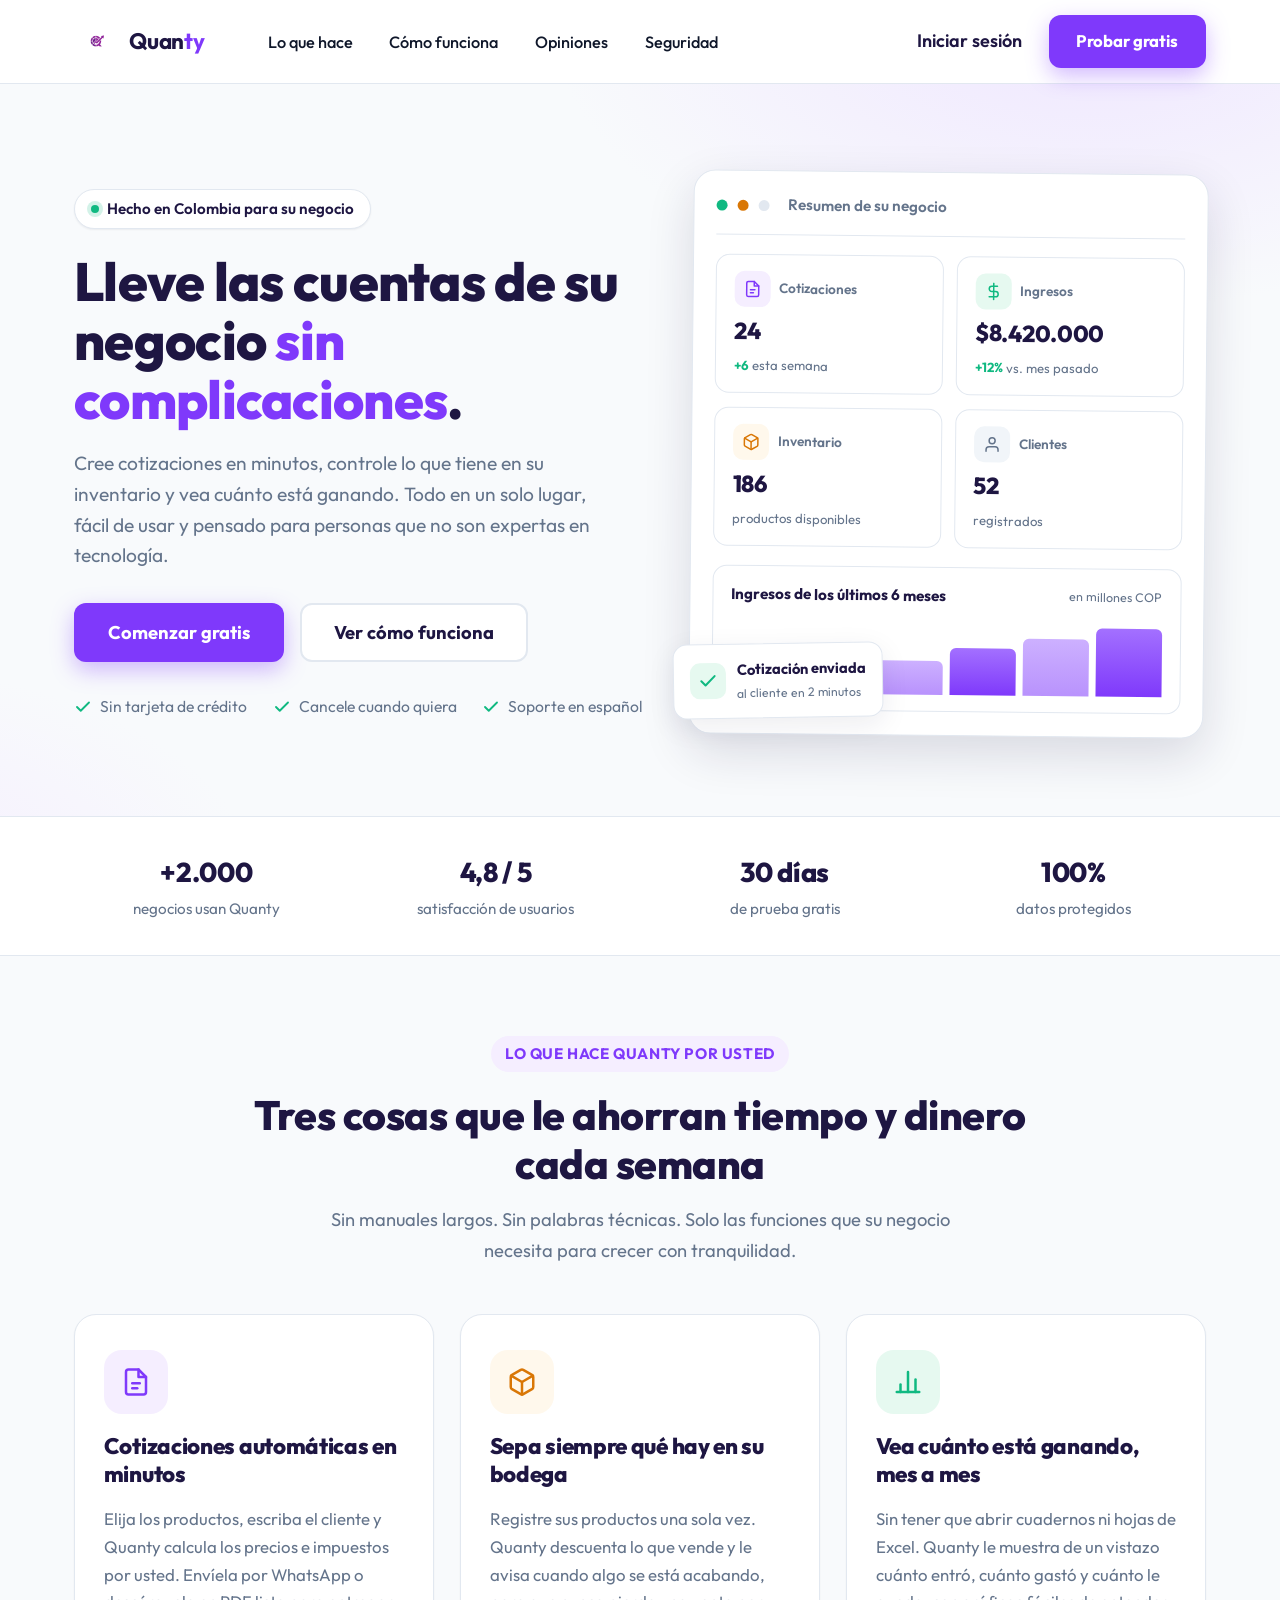
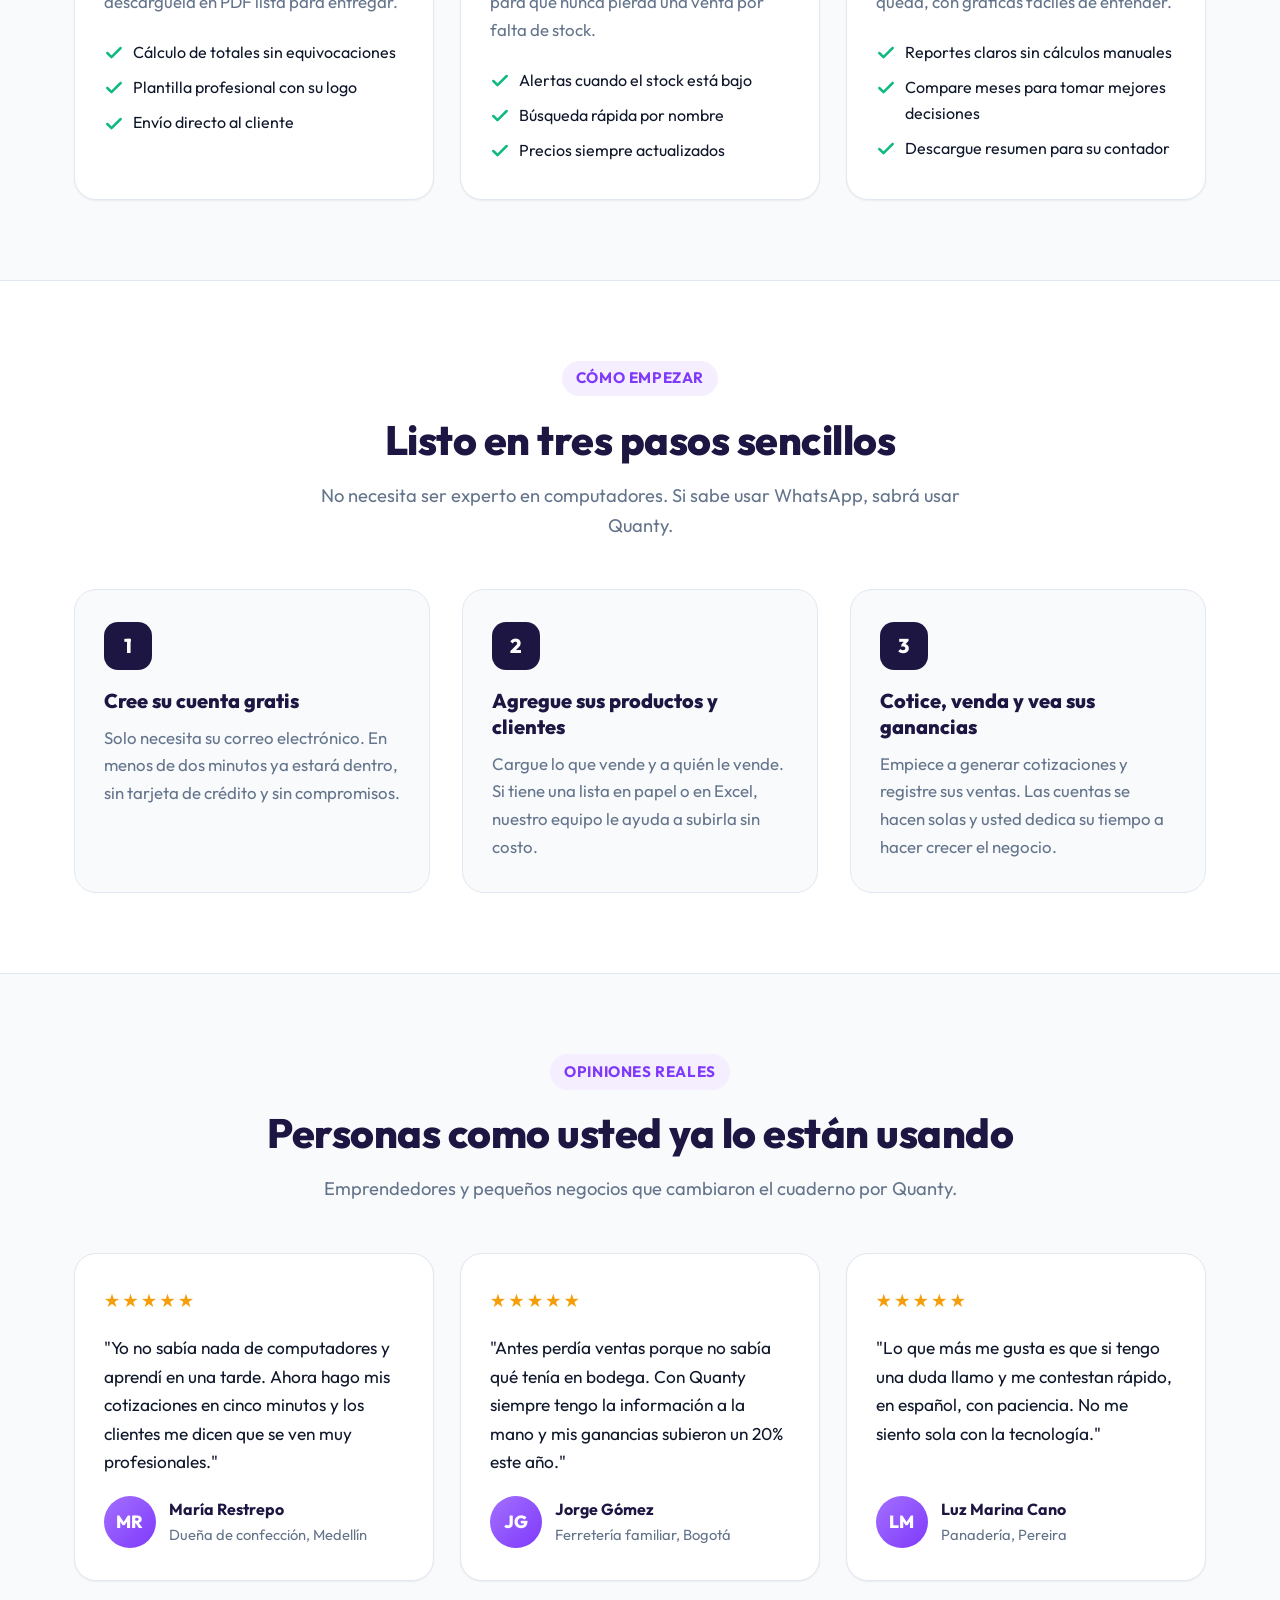
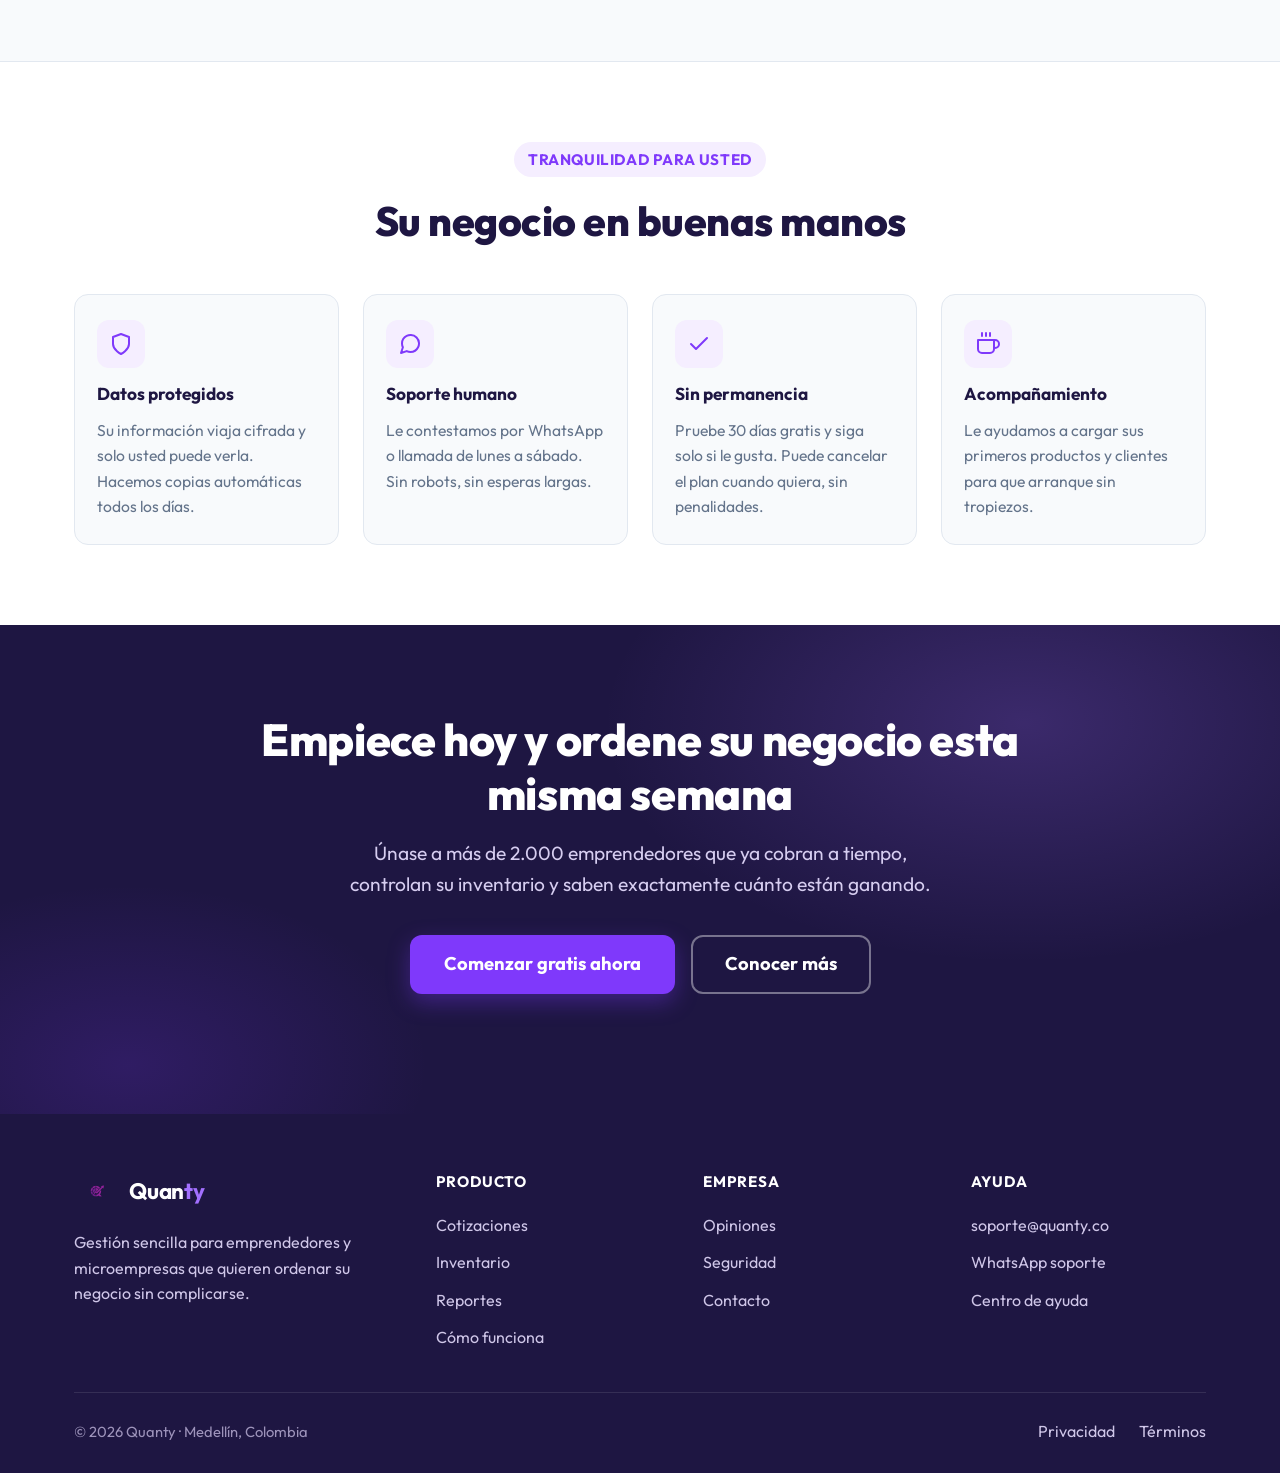
==== commit 4c007a0b: "Creación de logo" ====
--- a/index.html
+++ b/index.html
@@ -9,6 +9,7 @@
       name="description"
       content="Quanty es la herramienta sencilla para emprendedores: cree cotizaciones automáticas, controle su inventario y vea sus ingresos en un solo lugar."
     />
+    <link rel="icon" type="image/png" href="images/logo_quanty.png" />
     <link
       href="https://fonts.googleapis.com/css2?family=Outfit:wght@400;500;600;700;800&display=swap"
       rel="stylesheet"
@@ -20,7 +21,7 @@
     <header class="site-header">
       <div class="site-header__inner">
         <a href="index.html" class="brand" aria-label="Quanty inicio">
-          <div class="brand__mark">Q</div>
+          <img src="images/logo_quanty.png" alt="" class="brand__mark" />
           <span class="brand__name">Quan<span>ty</span></span>
         </a>
 
@@ -787,7 +788,7 @@
         <div class="site-footer__top">
           <div>
             <div class="brand" style="color: #fff">
-              <div class="brand__mark">Q</div>
+              <img src="images/logo_quanty.png" alt="" class="brand__mark" />
               <span class="brand__name" style="color: #fff"
                 >Quan<span style="color: var(--c-accent-soft)">ty</span></span
               >
--- a/css/landing.css
+++ b/css/landing.css
@@ -49,6 +49,7 @@
   font-size:18px;            /* base grande para legibilidad */
   line-height:1.6;
   -webkit-font-smoothing:antialiased;
+  overflow-x:hidden;
 }
 
 img{ max-width:100%; display:block; }
@@ -86,11 +87,9 @@
   font-size:1.4rem; letter-spacing:-.3px;
 }
 .brand__mark{
-  width:44px; height:44px; border-radius:12px;
-  background:linear-gradient(135deg, var(--c-dark) 0%, var(--c-accent) 100%);
-  color:#fff; display:flex; align-items:center; justify-content:center;
-  font-weight:800; font-size:1.15rem;
-  box-shadow:0 6px 16px rgba(127,57,251,.35);
+  width:44px; height:44px;
+  object-fit:contain;
+  display:block; flex-shrink:0;
 }
 .brand__name span{ color:var(--c-accent); }
 
@@ -555,6 +554,7 @@
 }
 
 @media (max-width: 760px){
+  .site-header__inner{ gap:.8rem; padding:.8rem 1.2rem; }
   .site-nav{ display:none; }
   .link-login{ display:none; }
   .menu-toggle{ display:block; }
@@ -566,10 +566,14 @@
     box-shadow:var(--shadow);
   }
   .site-nav.open a{ width:100%; }
+  .site-header__cta .btn--primary{
+    font-size:.9rem; padding:.6rem 1rem;
+  }
 }
 
 @media (max-width: 620px){
   body{ font-size:17px; }
+  .container{ padding:0 1.1rem; }
   .section{ padding:3.5rem 0; }
   .features,
   .steps,
@@ -586,3 +590,22 @@
   .hero__cta .btn{ width:100%; }
   .hero__badge{ left:50%; transform:translateX(-50%) rotate(-1deg); bottom:-22px; }
 }
+
+@media (max-width: 420px){
+  .site-header__inner{ gap:.5rem; padding:.7rem 1rem; }
+  .brand{ font-size:1.15rem; gap:.5rem; }
+  .brand__mark{ width:38px; height:38px; }
+  .site-header__cta .btn--primary{ font-size:.85rem; padding:.55rem .85rem; }
+  .hero{ padding:2.5rem 0 3rem; }
+  .mock{ transform:none; padding:1rem; }
+  .mock__kpis{ grid-template-columns:1fr; gap:.6rem; }
+  .kpi{ padding:.85rem .9rem; }
+  .kpi__value{ font-size:1.25rem; }
+  .hero__badge{ bottom:-18px; padding:.65rem .85rem; font-size:.85rem; }
+  .trust__grid{ grid-template-columns:1fr; gap:.8rem; }
+  .feature{ padding:1.6rem 1.3rem; }
+  .step{ padding:1.6rem 1.3rem; }
+  .testi{ padding:1.6rem 1.3rem; }
+  .cta-final{ padding:4rem 0; }
+  .site-footer__bottom{ flex-direction:column; align-items:flex-start; }
+}
